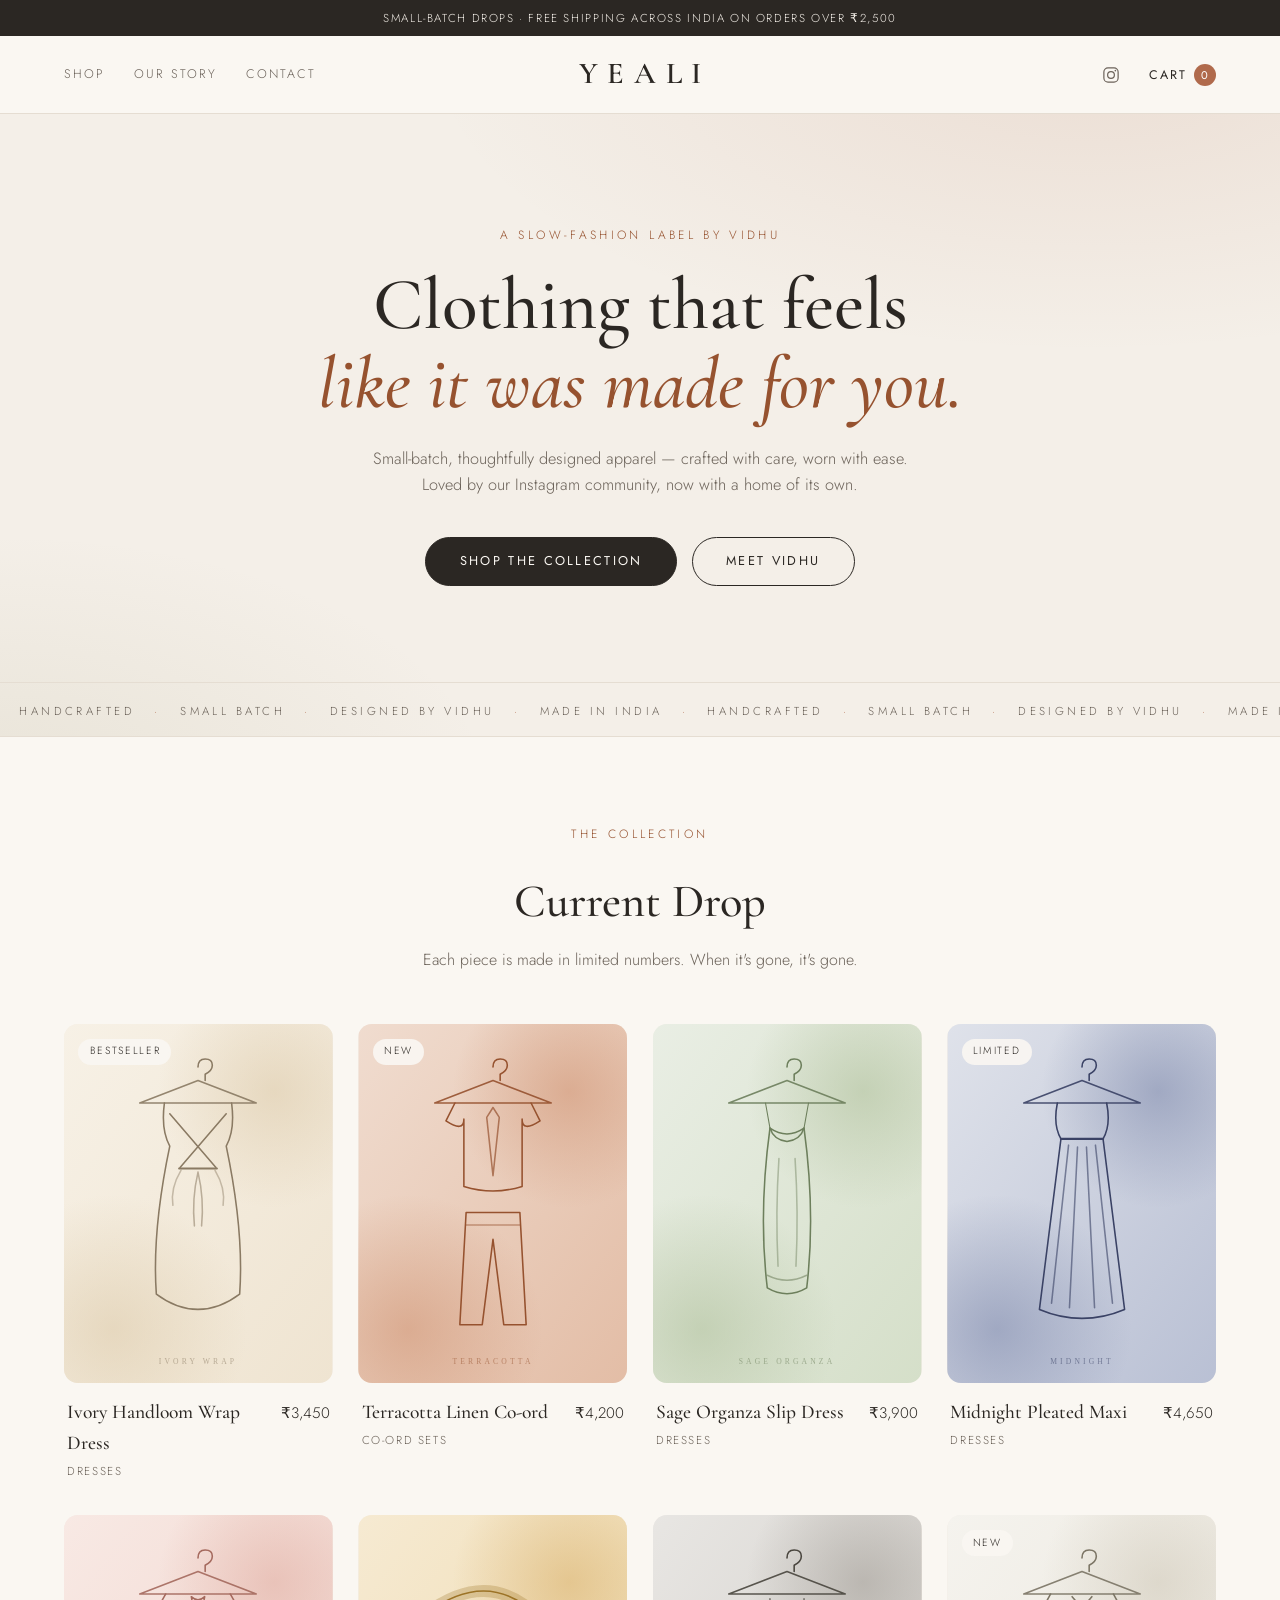
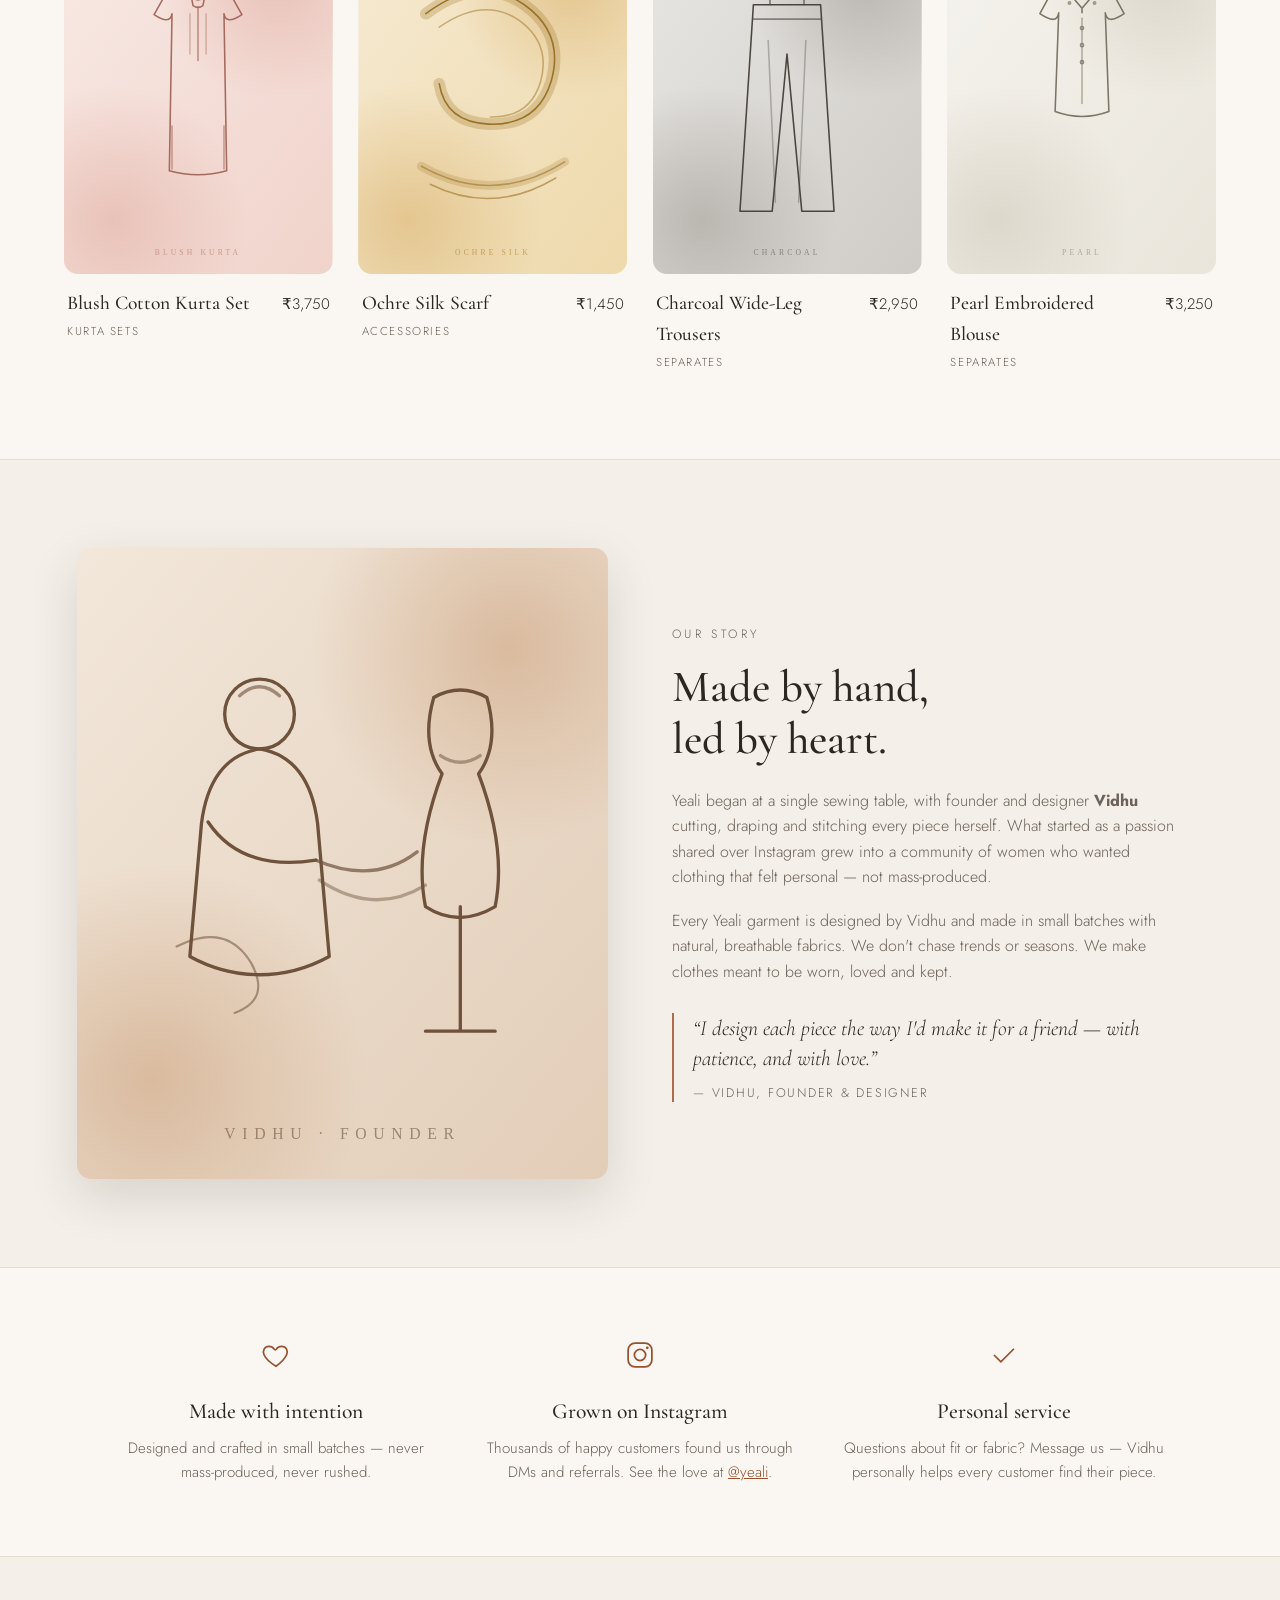
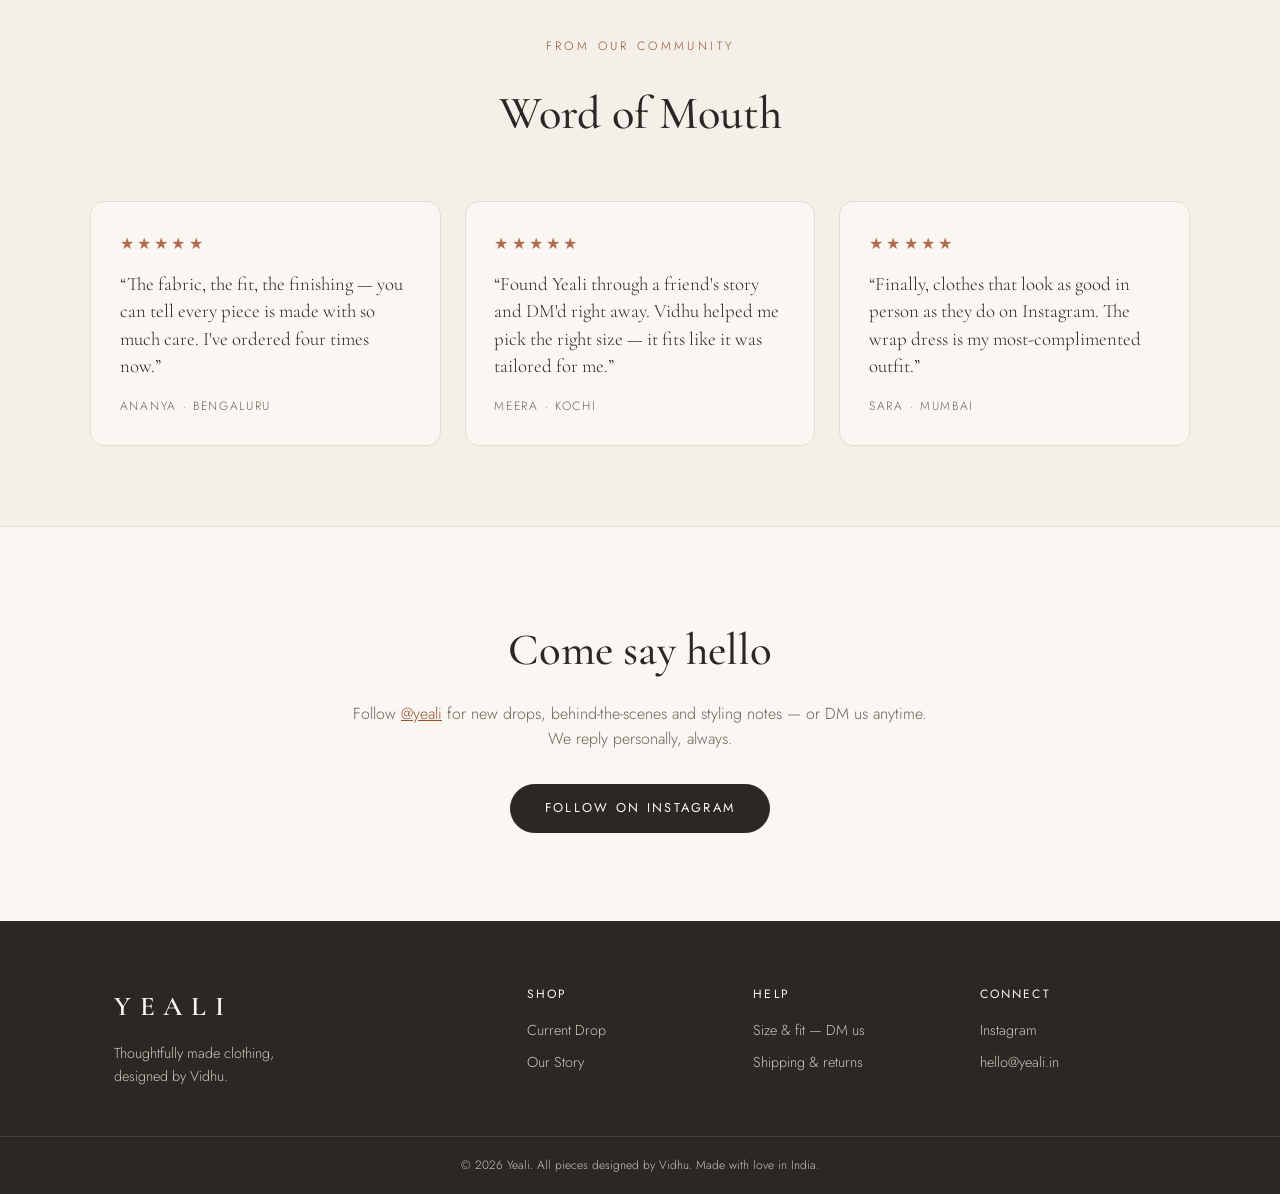
==== index.html @ e9abf158 "Build Yeali storefront: catalog, quick view, and DM-based checkout Static HTML/CSS/JS site for the Y" ====
<!DOCTYPE html>
<html lang="en">
<head>
  <meta charset="UTF-8" />
  <meta name="viewport" content="width=device-width, initial-scale=1.0" />
  <title>Yeali — Thoughtfully Made Clothing by Vidhu</title>
  <meta name="description" content="Yeali is a slow-fashion clothing label by designer Vidhu. Handcrafted, small-batch apparel — shop the collection and order directly." />
  <link rel="preconnect" href="https://fonts.googleapis.com" />
  <link rel="preconnect" href="https://fonts.gstatic.com" crossorigin />
  <link href="https://fonts.googleapis.com/css2?family=Cormorant+Garamond:ital,wght@0,400;0,500;0,600;1,400&family=Jost:wght@300;400;500&display=swap" rel="stylesheet" />
  <link rel="stylesheet" href="css/styles.css" />
  <link rel="icon" href="data:image/svg+xml,%3Csvg xmlns='http://www.w3.org/2000/svg' viewBox='0 0 32 32'%3E%3Crect width='32' height='32' rx='6' fill='%232b2723'/%3E%3Ctext x='16' y='22' text-anchor='middle' font-family='Georgia' font-size='18' fill='%23f4efe8'%3EY%3C/text%3E%3C/svg%3E" />
</head>
<body>

  <!-- ANNOUNCEMENT -->
  <div class="announce">Small-batch drops · Free shipping across India on orders over ₹2,500</div>

  <!-- NAV -->
  <header class="nav" id="top">
    <nav class="nav__inner">
      <button class="nav__burger" id="burger" aria-label="Menu">
        <span></span><span></span><span></span>
      </button>
      <div class="nav__links nav__links--left" id="navLinks">
        <a href="#shop">Shop</a>
        <a href="#story">Our Story</a>
        <a href="#contact">Contact</a>
      </div>
      <a class="nav__brand" href="#top">YEALI</a>
      <div class="nav__links nav__links--right">
        <a href="https://instagram.com/yeali" target="_blank" rel="noopener" class="nav__insta" aria-label="Instagram">
          <svg width="18" height="18" viewBox="0 0 24 24" fill="none" stroke="currentColor" stroke-width="1.6"><rect x="2.5" y="2.5" width="19" height="19" rx="5.5"/><circle cx="12" cy="12" r="4.5"/><circle cx="17.8" cy="6.2" r="1.1" fill="currentColor" stroke="none"/></svg>
        </a>
        <button class="nav__cart" id="cartBtn" aria-label="Open cart">
          Cart <span class="nav__cart-count" id="cartCount">0</span>
        </button>
      </div>
    </nav>
  </header>

  <!-- HERO -->
  <section class="hero">
    <div class="hero__inner">
      <p class="hero__eyebrow">A slow-fashion label by Vidhu</p>
      <h1 class="hero__title">Clothing that feels<br /><em>like it was made for you.</em></h1>
      <p class="hero__sub">Small-batch, thoughtfully designed apparel — crafted with care, worn with ease. Loved by our Instagram community, now with a home of its own.</p>
      <div class="hero__actions">
        <a href="#shop" class="btn btn--dark">Shop the Collection</a>
        <a href="#story" class="btn btn--ghost">Meet Vidhu</a>
      </div>
    </div>
    <div class="hero__marquee" aria-hidden="true">
      <div class="hero__marquee-track">
        <span>Handcrafted</span><i>·</i><span>Small Batch</span><i>·</i><span>Designed by Vidhu</span><i>·</i><span>Made in India</span><i>·</i><span>Handcrafted</span><i>·</i><span>Small Batch</span><i>·</i><span>Designed by Vidhu</span><i>·</i><span>Made in India</span><i>·</i>
      </div>
    </div>
  </section>

  <!-- SHOP -->
  <main>
    <section class="shop" id="shop">
      <div class="section-head">
        <p class="section-head__eyebrow">The Collection</p>
        <h2 class="section-head__title">Current Drop</h2>
        <p class="section-head__sub">Each piece is made in limited numbers. When it's gone, it's gone.</p>
      </div>
      <div class="shop__grid" id="productGrid"><!-- products injected by JS --></div>
    </section>

    <!-- STORY -->
    <section class="story" id="story">
      <div class="story__media">
        <img src="assets/vidhu.svg" alt="Vidhu, founder and designer of Yeali" loading="lazy" />
      </div>
      <div class="story__text">
        <p class="section-head__eyebrow">Our Story</p>
        <h2>Made by hand,<br />led by heart.</h2>
        <p>Yeali began at a single sewing table, with founder and designer <strong>Vidhu</strong> cutting, draping and stitching every piece herself. What started as a passion shared over Instagram grew into a community of women who wanted clothing that felt personal — not mass-produced.</p>
        <p>Every Yeali garment is designed by Vidhu and made in small batches with natural, breathable fabrics. We don't chase trends or seasons. We make clothes meant to be worn, loved and kept.</p>
        <blockquote>“I design each piece the way I'd make it for a friend — with patience, and with love.”<cite>— Vidhu, Founder &amp; Designer</cite></blockquote>
      </div>
    </section>

    <!-- TRUST -->
    <section class="trust">
      <div class="trust__item">
        <svg viewBox="0 0 24 24" fill="none" stroke="currentColor" stroke-width="1.4"><path d="M12 21s-7.5-4.6-9.5-9C.9 8.4 3 5 6.3 5c2 0 3.4 1 4.2 2.3.4.7 1.4.7 1.8 0C13.1 6 14.6 5 16.6 5 20 5 22 8.4 20.4 12c-2 4.4-8.4 9-8.4 9z"/></svg>
        <h3>Made with intention</h3>
        <p>Designed and crafted in small batches — never mass-produced, never rushed.</p>
      </div>
      <div class="trust__item">
        <svg viewBox="0 0 24 24" fill="none" stroke="currentColor" stroke-width="1.4"><rect x="2.5" y="2.5" width="19" height="19" rx="5.5"/><circle cx="12" cy="12" r="4.5"/><circle cx="17.8" cy="6.2" r="1.1" fill="currentColor" stroke="none"/></svg>
        <h3>Grown on Instagram</h3>
        <p>Thousands of happy customers found us through DMs and referrals. See the love at <a href="https://instagram.com/yeali" target="_blank" rel="noopener">@yeali</a>.</p>
      </div>
      <div class="trust__item">
        <svg viewBox="0 0 24 24" fill="none" stroke="currentColor" stroke-width="1.4"><path d="M20 7 9.5 17.5 4 12"/></svg>
        <h3>Personal service</h3>
        <p>Questions about fit or fabric? Message us — Vidhu personally helps every customer find their piece.</p>
      </div>
    </section>

    <!-- TESTIMONIALS -->
    <section class="reviews">
      <div class="section-head">
        <p class="section-head__eyebrow">From our community</p>
        <h2 class="section-head__title">Word of Mouth</h2>
      </div>
      <div class="reviews__grid">
        <figure class="review">
          <div class="review__stars">★★★★★</div>
          <blockquote>“The fabric, the fit, the finishing — you can tell every piece is made with so much care. I've ordered four times now.”</blockquote>
          <figcaption>Ananya · Bengaluru</figcaption>
        </figure>
        <figure class="review">
          <div class="review__stars">★★★★★</div>
          <blockquote>“Found Yeali through a friend's story and DM'd right away. Vidhu helped me pick the right size — it fits like it was tailored for me.”</blockquote>
          <figcaption>Meera · Kochi</figcaption>
        </figure>
        <figure class="review">
          <div class="review__stars">★★★★★</div>
          <blockquote>“Finally, clothes that look as good in person as they do on Instagram. The wrap dress is my most-complimented outfit.”</blockquote>
          <figcaption>Sara · Mumbai</figcaption>
        </figure>
      </div>
    </section>

    <!-- INSTAGRAM CTA -->
    <section class="insta-cta" id="contact">
      <h2>Come say hello</h2>
      <p>Follow <a href="https://instagram.com/yeali" target="_blank" rel="noopener">@yeali</a> for new drops, behind-the-scenes and styling notes — or DM us anytime. We reply personally, always.</p>
      <a class="btn btn--dark" href="https://instagram.com/yeali" target="_blank" rel="noopener">Follow on Instagram</a>
    </section>
  </main>

  <!-- FOOTER -->
  <footer class="footer">
    <div class="footer__inner">
      <div class="footer__brand">
        <span class="footer__logo">YEALI</span>
        <p>Thoughtfully made clothing,<br />designed by Vidhu.</p>
      </div>
      <div class="footer__col">
        <h4>Shop</h4>
        <a href="#shop">Current Drop</a>
        <a href="#story">Our Story</a>
      </div>
      <div class="footer__col">
        <h4>Help</h4>
        <a href="https://instagram.com/yeali" target="_blank" rel="noopener">Size &amp; fit — DM us</a>
        <a href="https://instagram.com/yeali" target="_blank" rel="noopener">Shipping &amp; returns</a>
      </div>
      <div class="footer__col">
        <h4>Connect</h4>
        <a href="https://instagram.com/yeali" target="_blank" rel="noopener">Instagram</a>
        <a href="mailto:hello@yeali.in">hello@yeali.in</a>
      </div>
    </div>
    <p class="footer__fine">© 2026 Yeali. All pieces designed by Vidhu. Made with love in India.</p>
  </footer>

  <!-- QUICK VIEW MODAL -->
  <div class="modal" id="productModal" aria-hidden="true">
    <div class="modal__backdrop" data-close-modal></div>
    <div class="modal__panel" role="dialog" aria-modal="true" aria-label="Product details">
      <button class="modal__close" data-close-modal aria-label="Close">&times;</button>
      <div class="modal__media">
        <img id="modalImg" src="" alt="" />
      </div>
      <div class="modal__info">
        <p class="modal__category" id="modalCategory"></p>
        <h3 id="modalName"></h3>
        <p class="modal__price" id="modalPrice"></p>
        <p class="modal__desc" id="modalDesc"></p>
        <div class="modal__field">
          <label>Size</label>
          <div class="size-picker" id="sizePicker"></div>
        </div>
        <div class="modal__detail-rows">
          <details><summary>Fabric &amp; care</summary><p id="modalFabric"></p></details>
          <details><summary>Shipping</summary><p>Dispatched in 3–5 days (each piece is made to order). Free shipping over ₹2,500.</p></details>
        </div>
        <button class="btn btn--dark btn--full" id="modalAddBtn">Add to Bag</button>
        <p class="modal__note">Unsure about size? <a href="https://instagram.com/yeali" target="_blank" rel="noopener">DM us on Instagram</a> — we'll help you choose.</p>
      </div>
    </div>
  </div>

  <!-- CART DRAWER -->
  <div class="drawer" id="cartDrawer" aria-hidden="true">
    <div class="drawer__backdrop" data-close-cart></div>
    <aside class="drawer__panel" role="dialog" aria-modal="true" aria-label="Shopping bag">

      <!-- Step 1: bag -->
      <div class="drawer__step" id="stepBag">
        <div class="drawer__head">
          <h3>Your Bag</h3>
          <button class="drawer__close" data-close-cart aria-label="Close">&times;</button>
        </div>
        <div class="drawer__items" id="cartItems"></div>
        <div class="drawer__empty" id="cartEmpty">
          <p>Your bag is empty.</p>
          <button class="btn btn--ghost" data-close-cart>Browse the collection</button>
        </div>
        <div class="drawer__foot" id="cartFoot">
          <div class="drawer__total"><span>Subtotal</span><strong id="cartTotal">₹0</strong></div>
          <p class="drawer__ship-note" id="shipNote"></p>
          <button class="btn btn--dark btn--full" id="toCheckoutBtn">Checkout</button>
        </div>
      </div>

      <!-- Step 2: details -->
      <div class="drawer__step" id="stepDetails" hidden>
        <div class="drawer__head">
          <button class="drawer__back" id="backToBag" aria-label="Back">&larr;</button>
          <h3>Delivery Details</h3>
          <button class="drawer__close" data-close-cart aria-label="Close">&times;</button>
        </div>
        <form class="checkout-form" id="checkoutForm">
          <label>Full name<input type="text" id="fName" required autocomplete="name" placeholder="Your name" /></label>
          <label>Phone / WhatsApp<input type="tel" id="fPhone" required autocomplete="tel" placeholder="+91" /></label>
          <label>Delivery address<textarea id="fAddress" required rows="3" autocomplete="street-address" placeholder="House / street, city, state, PIN"></textarea></label>
          <label>Note for Vidhu <span class="opt">(optional)</span><input type="text" id="fNote" placeholder="Fit preference, occasion, anything else" /></label>
          <div class="drawer__total"><span>Order total</span><strong id="checkoutTotal">₹0</strong></div>
          <button type="submit" class="btn btn--dark btn--full">Review Order</button>
        </form>
      </div>

      <!-- Step 3: confirm & send -->
      <div class="drawer__step" id="stepConfirm" hidden>
        <div class="drawer__head">
          <button class="drawer__back" id="backToDetails" aria-label="Back">&larr;</button>
          <h3>Place Your Order</h3>
          <button class="drawer__close" data-close-cart aria-label="Close">&times;</button>
        </div>
        <div class="confirm">
          <p class="confirm__intro">We keep things personal — your order goes straight to Vidhu. Send it via WhatsApp or Instagram and we'll confirm payment &amp; delivery within a few hours.</p>
          <pre class="confirm__summary" id="orderSummary"></pre>
          <a class="btn btn--dark btn--full" id="waBtn" target="_blank" rel="noopener">Send Order on WhatsApp</a>
          <button class="btn btn--ghost btn--full" id="igBtn">Copy &amp; DM on Instagram</button>
          <p class="confirm__copied" id="copiedMsg" hidden>Order copied — paste it in our Instagram DM ✨</p>
        </div>
      </div>

    </aside>
  </div>

  <div class="toast" id="toast" role="status"></div>

  <script src="js/products.js"></script>
  <script src="js/app.js"></script>
</body>
</html>
---- css/styles.css ----
/* ============ Yeali — design tokens ============ */
:root {
  --ink: #2b2723;
  --ink-soft: #6b6259;
  --paper: #faf7f2;
  --paper-warm: #f4efe8;
  --line: #e5ddd2;
  --accent: #b06a4c;        /* terracotta */
  --accent-deep: #96522f;
  --serif: "Cormorant Garamond", Georgia, serif;
  --sans: "Jost", "Segoe UI", sans-serif;
  --shadow: 0 18px 50px rgba(43, 39, 35, 0.14);
  --radius: 14px;
}

* { box-sizing: border-box; margin: 0; padding: 0; }
html { scroll-behavior: smooth; }
body {
  font-family: var(--sans);
  font-weight: 300;
  color: var(--ink);
  background: var(--paper);
  line-height: 1.6;
  -webkit-font-smoothing: antialiased;
}
img { display: block; max-width: 100%; }
a { color: inherit; }
button { font-family: inherit; cursor: pointer; }

/* ============ Buttons ============ */
.btn {
  display: inline-block;
  padding: 0.85rem 2.1rem;
  font-family: var(--sans);
  font-size: 0.8rem;
  font-weight: 400;
  letter-spacing: 0.18em;
  text-transform: uppercase;
  text-decoration: none;
  text-align: center;
  border-radius: 999px;
  border: 1px solid var(--ink);
  transition: all 0.25s ease;
}
.btn--dark { background: var(--ink); color: var(--paper); }
.btn--dark:hover { background: var(--accent-deep); border-color: var(--accent-deep); transform: translateY(-1px); }
.btn--ghost { background: transparent; color: var(--ink); }
.btn--ghost:hover { background: var(--ink); color: var(--paper); }
.btn--full { display: block; width: 100%; }

/* ============ Announcement ============ */
.announce {
  background: var(--ink);
  color: var(--paper-warm);
  text-align: center;
  font-size: 0.72rem;
  letter-spacing: 0.14em;
  text-transform: uppercase;
  padding: 0.55rem 1rem;
}

/* ============ Nav ============ */
.nav {
  position: sticky;
  top: 0;
  z-index: 50;
  background: rgba(250, 247, 242, 0.92);
  backdrop-filter: blur(10px);
  border-bottom: 1px solid var(--line);
}
.nav__inner {
  max-width: 1200px;
  margin: 0 auto;
  padding: 0.9rem 1.5rem;
  display: grid;
  grid-template-columns: 1fr auto 1fr;
  align-items: center;
}
.nav__brand {
  font-family: var(--serif);
  font-size: 1.9rem;
  font-weight: 600;
  letter-spacing: 0.32em;
  text-decoration: none;
  text-indent: 0.32em; /* optical centering for tracked-out caps */
}
.nav__links { display: flex; gap: 1.8rem; align-items: center; }
.nav__links--right { justify-content: flex-end; }
.nav__links a {
  font-size: 0.78rem;
  letter-spacing: 0.16em;
  text-transform: uppercase;
  text-decoration: none;
  color: var(--ink-soft);
  transition: color 0.2s;
}
.nav__links a:hover { color: var(--accent-deep); }
.nav__insta { display: inline-flex; }
.nav__cart {
  background: none;
  border: none;
  font-size: 0.78rem;
  letter-spacing: 0.16em;
  text-transform: uppercase;
  color: var(--ink);
  display: inline-flex;
  align-items: center;
  gap: 0.45rem;
}
.nav__cart-count {
  display: inline-grid;
  place-items: center;
  min-width: 1.35rem;
  height: 1.35rem;
  padding: 0 0.3rem;
  border-radius: 999px;
  background: var(--accent);
  color: #fff;
  font-size: 0.7rem;
}
.nav__burger { display: none; background: none; border: none; flex-direction: column; gap: 4px; }
.nav__burger span { width: 20px; height: 1.5px; background: var(--ink); }

/* ============ Hero ============ */
.hero {
  background:
    radial-gradient(1100px 500px at 85% -10%, rgba(176, 106, 76, 0.13), transparent 60%),
    radial-gradient(900px 480px at 0% 110%, rgba(148, 143, 96, 0.12), transparent 55%),
    var(--paper-warm);
  border-bottom: 1px solid var(--line);
  overflow: hidden;
}
.hero__inner {
  max-width: 860px;
  margin: 0 auto;
  padding: 7rem 1.5rem 6rem;
  text-align: center;
}
.hero__eyebrow, .section-head__eyebrow {
  font-size: 0.75rem;
  letter-spacing: 0.28em;
  text-transform: uppercase;
  color: var(--accent-deep);
  margin-bottom: 1.2rem;
}
.hero__title {
  font-family: var(--serif);
  font-size: clamp(2.6rem, 6vw, 4.6rem);
  font-weight: 500;
  line-height: 1.08;
  margin-bottom: 1.4rem;
}
.hero__title em { font-style: italic; color: var(--accent-deep); }
.hero__sub {
  max-width: 34rem;
  margin: 0 auto 2.4rem;
  color: var(--ink-soft);
  font-size: 1.02rem;
}
.hero__actions { display: flex; gap: 0.9rem; justify-content: center; flex-wrap: wrap; }

.hero__marquee {
  border-top: 1px solid var(--line);
  padding: 0.85rem 0;
  overflow: hidden;
  white-space: nowrap;
}
.hero__marquee-track {
  display: inline-block;
  animation: marquee 28s linear infinite;
  font-size: 0.72rem;
  letter-spacing: 0.3em;
  text-transform: uppercase;
  color: var(--ink-soft);
}
.hero__marquee-track span { margin: 0 1.2rem; }
.hero__marquee-track i { font-style: normal; color: var(--accent); }
@keyframes marquee { from { transform: translateX(0); } to { transform: translateX(-50%); } }

/* ============ Section headers ============ */
.section-head { text-align: center; max-width: 620px; margin: 0 auto 3.2rem; }
.section-head__title {
  font-family: var(--serif);
  font-size: clamp(2rem, 4vw, 2.9rem);
  font-weight: 500;
}
.section-head__sub { color: var(--ink-soft); margin-top: 0.6rem; }

/* ============ Shop grid ============ */
.shop { max-width: 1200px; margin: 0 auto; padding: 5.5rem 1.5rem; }
.shop__grid {
  display: grid;
  grid-template-columns: repeat(auto-fill, minmax(min(100%, 225px), 1fr));
  gap: 2.2rem 1.6rem;
}
.card { text-align: left; }
.card__media {
  position: relative;
  border-radius: var(--radius);
  overflow: hidden;
  background: var(--paper-warm);
  aspect-ratio: 3 / 4;
  cursor: pointer;
}
.card__media img {
  width: 100%;
  height: 100%;
  object-fit: cover;
  transition: transform 0.6s ease;
}
.card__media:hover img { transform: scale(1.045); }
.card__badge {
  position: absolute;
  top: 0.9rem;
  left: 0.9rem;
  background: rgba(250, 247, 242, 0.92);
  font-size: 0.65rem;
  letter-spacing: 0.16em;
  text-transform: uppercase;
  padding: 0.3rem 0.7rem;
  border-radius: 999px;
}
.card__quick {
  position: absolute;
  left: 50%;
  bottom: 1rem;
  transform: translate(-50%, 8px);
  opacity: 0;
  pointer-events: none;
  background: var(--paper);
  border: none;
  border-radius: 999px;
  padding: 0.6rem 1.4rem;
  font-size: 0.72rem;
  letter-spacing: 0.16em;
  text-transform: uppercase;
  box-shadow: 0 8px 24px rgba(43, 39, 35, 0.18);
  transition: all 0.3s ease;
}
.card__media:hover .card__quick { opacity: 1; transform: translate(-50%, 0); pointer-events: auto; }
.card__body { padding: 0.9rem 0.2rem 0; display: flex; justify-content: space-between; gap: 1rem; align-items: baseline; }
.card__name { font-family: var(--serif); font-size: 1.22rem; font-weight: 500; }
.card__cat { font-size: 0.72rem; letter-spacing: 0.14em; text-transform: uppercase; color: var(--ink-soft); margin-top: 0.15rem; }
.card__price { font-size: 0.95rem; white-space: nowrap; }

/* ============ Story ============ */
.story {
  background: var(--paper-warm);
  border-top: 1px solid var(--line);
  border-bottom: 1px solid var(--line);
}
.story {
  display: grid;
  grid-template-columns: 1fr 1fr;
  gap: 4rem;
  align-items: center;
  padding: 5.5rem clamp(1.5rem, 6vw, 6rem);
}
.story__media img {
  border-radius: var(--radius);
  width: 100%;
  box-shadow: var(--shadow);
}
.story__text h2 {
  font-family: var(--serif);
  font-size: clamp(2rem, 3.6vw, 2.8rem);
  font-weight: 500;
  line-height: 1.15;
  margin-bottom: 1.4rem;
}
.story__text p { color: var(--ink-soft); margin-bottom: 1.1rem; max-width: 32rem; }
.story__text blockquote {
  margin-top: 1.8rem;
  padding-left: 1.2rem;
  border-left: 2px solid var(--accent);
  font-family: var(--serif);
  font-size: 1.35rem;
  font-style: italic;
  line-height: 1.4;
}
.story__text cite { display: block; margin-top: 0.7rem; font-family: var(--sans); font-style: normal; font-size: 0.78rem; letter-spacing: 0.14em; text-transform: uppercase; color: var(--ink-soft); }

/* ============ Trust ============ */
.trust {
  max-width: 1100px;
  margin: 0 auto;
  padding: 4.5rem 1.5rem;
  display: grid;
  grid-template-columns: repeat(3, 1fr);
  gap: 2.5rem;
  text-align: center;
}
.trust__item svg { width: 30px; height: 30px; margin: 0 auto 1rem; color: var(--accent-deep); }
.trust__item h3 { font-family: var(--serif); font-size: 1.35rem; font-weight: 500; margin-bottom: 0.5rem; }
.trust__item p { color: var(--ink-soft); font-size: 0.94rem; }
.trust__item a { color: var(--accent-deep); }

/* ============ Reviews ============ */
.reviews {
  background: var(--paper-warm);
  border-top: 1px solid var(--line);
  border-bottom: 1px solid var(--line);
  padding: 5rem 1.5rem;
}
.reviews__grid {
  max-width: 1100px;
  margin: 0 auto;
  display: grid;
  grid-template-columns: repeat(3, 1fr);
  gap: 1.5rem;
}
.review {
  background: var(--paper);
  border: 1px solid var(--line);
  border-radius: var(--radius);
  padding: 1.8rem;
}
.review__stars { color: var(--accent); letter-spacing: 0.2em; margin-bottom: 0.9rem; }
.review blockquote { font-family: var(--serif); font-size: 1.18rem; line-height: 1.45; margin-bottom: 1rem; }
.review figcaption { font-size: 0.75rem; letter-spacing: 0.14em; text-transform: uppercase; color: var(--ink-soft); }

/* ============ Instagram CTA ============ */
.insta-cta { text-align: center; padding: 5.5rem 1.5rem; max-width: 640px; margin: 0 auto; }
.insta-cta h2 { font-family: var(--serif); font-size: clamp(2rem, 4vw, 2.8rem); font-weight: 500; margin-bottom: 0.9rem; }
.insta-cta p { color: var(--ink-soft); margin-bottom: 2rem; }
.insta-cta p a { color: var(--accent-deep); }

/* ============ Footer ============ */
.footer { background: var(--ink); color: #cfc7bd; }
.footer__inner {
  max-width: 1100px;
  margin: 0 auto;
  padding: 4rem 1.5rem 3rem;
  display: grid;
  grid-template-columns: 2fr 1fr 1fr 1fr;
  gap: 2.5rem;
}
.footer__logo { font-family: var(--serif); font-size: 1.7rem; font-weight: 600; letter-spacing: 0.32em; color: var(--paper); display: block; margin-bottom: 0.8rem; }
.footer__brand p { font-size: 0.9rem; }
.footer__col h4 { font-size: 0.75rem; letter-spacing: 0.18em; text-transform: uppercase; color: var(--paper); margin-bottom: 0.9rem; font-weight: 400; }
.footer__col a { display: block; font-size: 0.9rem; text-decoration: none; margin-bottom: 0.55rem; }
.footer__col a:hover { color: var(--paper); }
.footer__fine { text-align: center; font-size: 0.75rem; padding: 1.2rem; border-top: 1px solid rgba(250, 247, 242, 0.12); }

/* ============ Modal (quick view) ============ */
.modal { position: fixed; inset: 0; z-index: 100; display: none; }
.modal.open { display: block; }
.modal__backdrop { position: absolute; inset: 0; background: rgba(43, 39, 35, 0.5); backdrop-filter: blur(3px); }
.modal__panel {
  position: absolute;
  top: 50%;
  left: 50%;
  transform: translate(-50%, -50%);
  width: min(920px, calc(100vw - 2rem));
  max-height: calc(100vh - 3rem);
  overflow: auto;
  background: var(--paper);
  border-radius: var(--radius);
  box-shadow: var(--shadow);
  display: grid;
  grid-template-columns: 1.05fr 1fr;
  animation: pop 0.3s ease;
}
@keyframes pop { from { opacity: 0; transform: translate(-50%, -47%); } }
.modal__close, .drawer__close {
  position: absolute;
  top: 0.8rem;
  right: 1rem;
  background: none;
  border: none;
  font-size: 1.7rem;
  line-height: 1;
  color: var(--ink-soft);
  z-index: 2;
}
.modal__media { background: var(--paper-warm); }
.modal__media img { width: 100%; height: 100%; object-fit: cover; min-height: 420px; }
.modal__info { padding: 2.4rem 2.2rem; }
.modal__category { font-size: 0.72rem; letter-spacing: 0.2em; text-transform: uppercase; color: var(--accent-deep); margin-bottom: 0.4rem; }
.modal__info h3 { font-family: var(--serif); font-size: 2rem; font-weight: 500; line-height: 1.1; }
.modal__price { font-size: 1.15rem; margin: 0.6rem 0 1rem; }
.modal__desc { color: var(--ink-soft); font-size: 0.95rem; margin-bottom: 1.4rem; }
.modal__field label { display: block; font-size: 0.72rem; letter-spacing: 0.16em; text-transform: uppercase; color: var(--ink-soft); margin-bottom: 0.5rem; }
.size-picker { display: flex; gap: 0.5rem; flex-wrap: wrap; margin-bottom: 1.4rem; }
.size-picker button {
  min-width: 2.7rem;
  height: 2.7rem;
  padding: 0 0.6rem;
  border-radius: 999px;
  border: 1px solid var(--line);
  background: transparent;
  font-size: 0.82rem;
  transition: all 0.2s;
}
.size-picker button:hover { border-color: var(--ink); }
.size-picker button.active { background: var(--ink); color: var(--paper); border-color: var(--ink); }
.modal__detail-rows { border-top: 1px solid var(--line); margin-bottom: 1.5rem; }
.modal__detail-rows details { border-bottom: 1px solid var(--line); padding: 0.75rem 0; }
.modal__detail-rows summary { cursor: pointer; font-size: 0.8rem; letter-spacing: 0.14em; text-transform: uppercase; list-style: none; display: flex; justify-content: space-between; }
.modal__detail-rows summary::after { content: "+"; color: var(--ink-soft); }
.modal__detail-rows details[open] summary::after { content: "–"; }
.modal__detail-rows p { padding-top: 0.6rem; font-size: 0.9rem; color: var(--ink-soft); }
.modal__note { font-size: 0.82rem; color: var(--ink-soft); text-align: center; margin-top: 0.9rem; }
.modal__note a { color: var(--accent-deep); }

/* ============ Cart drawer ============ */
.drawer { position: fixed; inset: 0; z-index: 100; display: none; }
.drawer.open { display: block; }
.drawer__backdrop { position: absolute; inset: 0; background: rgba(43, 39, 35, 0.5); backdrop-filter: blur(3px); }
.drawer__panel {
  position: absolute;
  top: 0;
  right: 0;
  height: 100%;
  width: min(430px, 100vw);
  background: var(--paper);
  box-shadow: var(--shadow);
  display: flex;
  flex-direction: column;
  animation: slide 0.32s ease;
}
@keyframes slide { from { transform: translateX(40px); opacity: 0.4; } }
.drawer__step { display: flex; flex-direction: column; height: 100%; overflow: hidden; }
.drawer__step[hidden] { display: none; }
.drawer__head {
  position: relative;
  padding: 1.3rem 1.5rem;
  border-bottom: 1px solid var(--line);
  display: flex;
  align-items: center;
  gap: 0.8rem;
}
.drawer__head h3 { font-family: var(--serif); font-size: 1.5rem; font-weight: 500; }
.drawer__back { background: none; border: none; font-size: 1.2rem; color: var(--ink-soft); }
.drawer__items { flex: 1; overflow-y: auto; padding: 1.2rem 1.5rem; }
.cart-item { display: grid; grid-template-columns: 72px 1fr auto; gap: 1rem; padding: 0.9rem 0; border-bottom: 1px solid var(--line); align-items: center; }
.cart-item img { width: 72px; height: 90px; object-fit: cover; border-radius: 8px; }
.cart-item__name { font-family: var(--serif); font-size: 1.08rem; font-weight: 500; }
.cart-item__meta { font-size: 0.78rem; color: var(--ink-soft); margin: 0.15rem 0 0.5rem; }
.cart-item__qty { display: inline-flex; align-items: center; gap: 0.7rem; border: 1px solid var(--line); border-radius: 999px; padding: 0.15rem 0.7rem; }
.cart-item__qty button { background: none; border: none; font-size: 1rem; color: var(--ink-soft); }
.cart-item__right { text-align: right; }
.cart-item__price { font-size: 0.92rem; }
.cart-item__remove { background: none; border: none; font-size: 0.72rem; letter-spacing: 0.1em; text-transform: uppercase; color: var(--ink-soft); text-decoration: underline; margin-top: 0.5rem; }
.drawer__empty { flex: 1; display: none; flex-direction: column; align-items: center; justify-content: center; gap: 1.2rem; color: var(--ink-soft); }
.drawer--empty .drawer__empty { display: flex; }
.drawer--empty .drawer__items, .drawer--empty .drawer__foot { display: none; }
.drawer__foot { padding: 1.2rem 1.5rem 1.5rem; border-top: 1px solid var(--line); }
.drawer__total { display: flex; justify-content: space-between; font-size: 1rem; margin-bottom: 0.5rem; }
.drawer__total strong { font-size: 1.15rem; font-weight: 500; }
.drawer__ship-note { font-size: 0.78rem; color: var(--accent-deep); margin-bottom: 1rem; min-height: 1.2em; }

/* checkout form */
.checkout-form { padding: 1.4rem 1.5rem; overflow-y: auto; display: flex; flex-direction: column; gap: 1rem; }
.checkout-form label { font-size: 0.72rem; letter-spacing: 0.14em; text-transform: uppercase; color: var(--ink-soft); display: flex; flex-direction: column; gap: 0.4rem; }
.checkout-form .opt { text-transform: none; letter-spacing: 0; }
.checkout-form input, .checkout-form textarea {
  font-family: var(--sans);
  font-size: 0.95rem;
  padding: 0.75rem 0.9rem;
  border: 1px solid var(--line);
  border-radius: 10px;
  background: #fff;
  color: var(--ink);
  resize: vertical;
}
.checkout-form input:focus, .checkout-form textarea:focus { outline: none; border-color: var(--accent); }
.checkout-form .drawer__total { margin-top: 0.4rem; }

/* confirm step */
.confirm { padding: 1.4rem 1.5rem; overflow-y: auto; display: flex; flex-direction: column; gap: 0.9rem; }
.confirm__intro { font-size: 0.9rem; color: var(--ink-soft); }
.confirm__summary {
  font-family: var(--sans);
  font-size: 0.82rem;
  white-space: pre-wrap;
  background: var(--paper-warm);
  border: 1px solid var(--line);
  border-radius: 10px;
  padding: 1rem;
  max-height: 260px;
  overflow-y: auto;
}
.confirm__copied { font-size: 0.85rem; color: var(--accent-deep); text-align: center; }

/* ============ Toast ============ */
.toast {
  position: fixed;
  bottom: 1.5rem;
  left: 50%;
  transform: translate(-50%, 20px);
  background: var(--ink);
  color: var(--paper);
  font-size: 0.85rem;
  padding: 0.75rem 1.5rem;
  border-radius: 999px;
  opacity: 0;
  pointer-events: none;
  transition: all 0.3s ease;
  z-index: 200;
}
.toast.show { opacity: 1; transform: translate(-50%, 0); }

/* ============ Responsive ============ */
@media (max-width: 900px) {
  .story { grid-template-columns: 1fr; gap: 2.5rem; }
  .trust { grid-template-columns: 1fr; gap: 2rem; }
  .reviews__grid { grid-template-columns: 1fr; }
  .footer__inner { grid-template-columns: 1fr 1fr; }
  .modal__panel { grid-template-columns: 1fr; }
  .modal__media img { min-height: 300px; max-height: 42vh; }
}
@media (max-width: 720px) {
  .nav__inner { grid-template-columns: auto 1fr auto; gap: 1rem; }
  .nav__burger { display: flex; }
  .nav__links--left {
    display: none;
    position: absolute;
    top: 100%;
    left: 0;
    right: 0;
    background: var(--paper);
    border-bottom: 1px solid var(--line);
    flex-direction: column;
    padding: 1.2rem 1.5rem;
    gap: 1.1rem;
  }
  .nav__links--left.open { display: flex; }
  .nav__brand { font-size: 1.5rem; }
  .hero__inner { padding: 4.5rem 1.5rem 4rem; }
  .shop { padding: 4rem 1.2rem; }
}
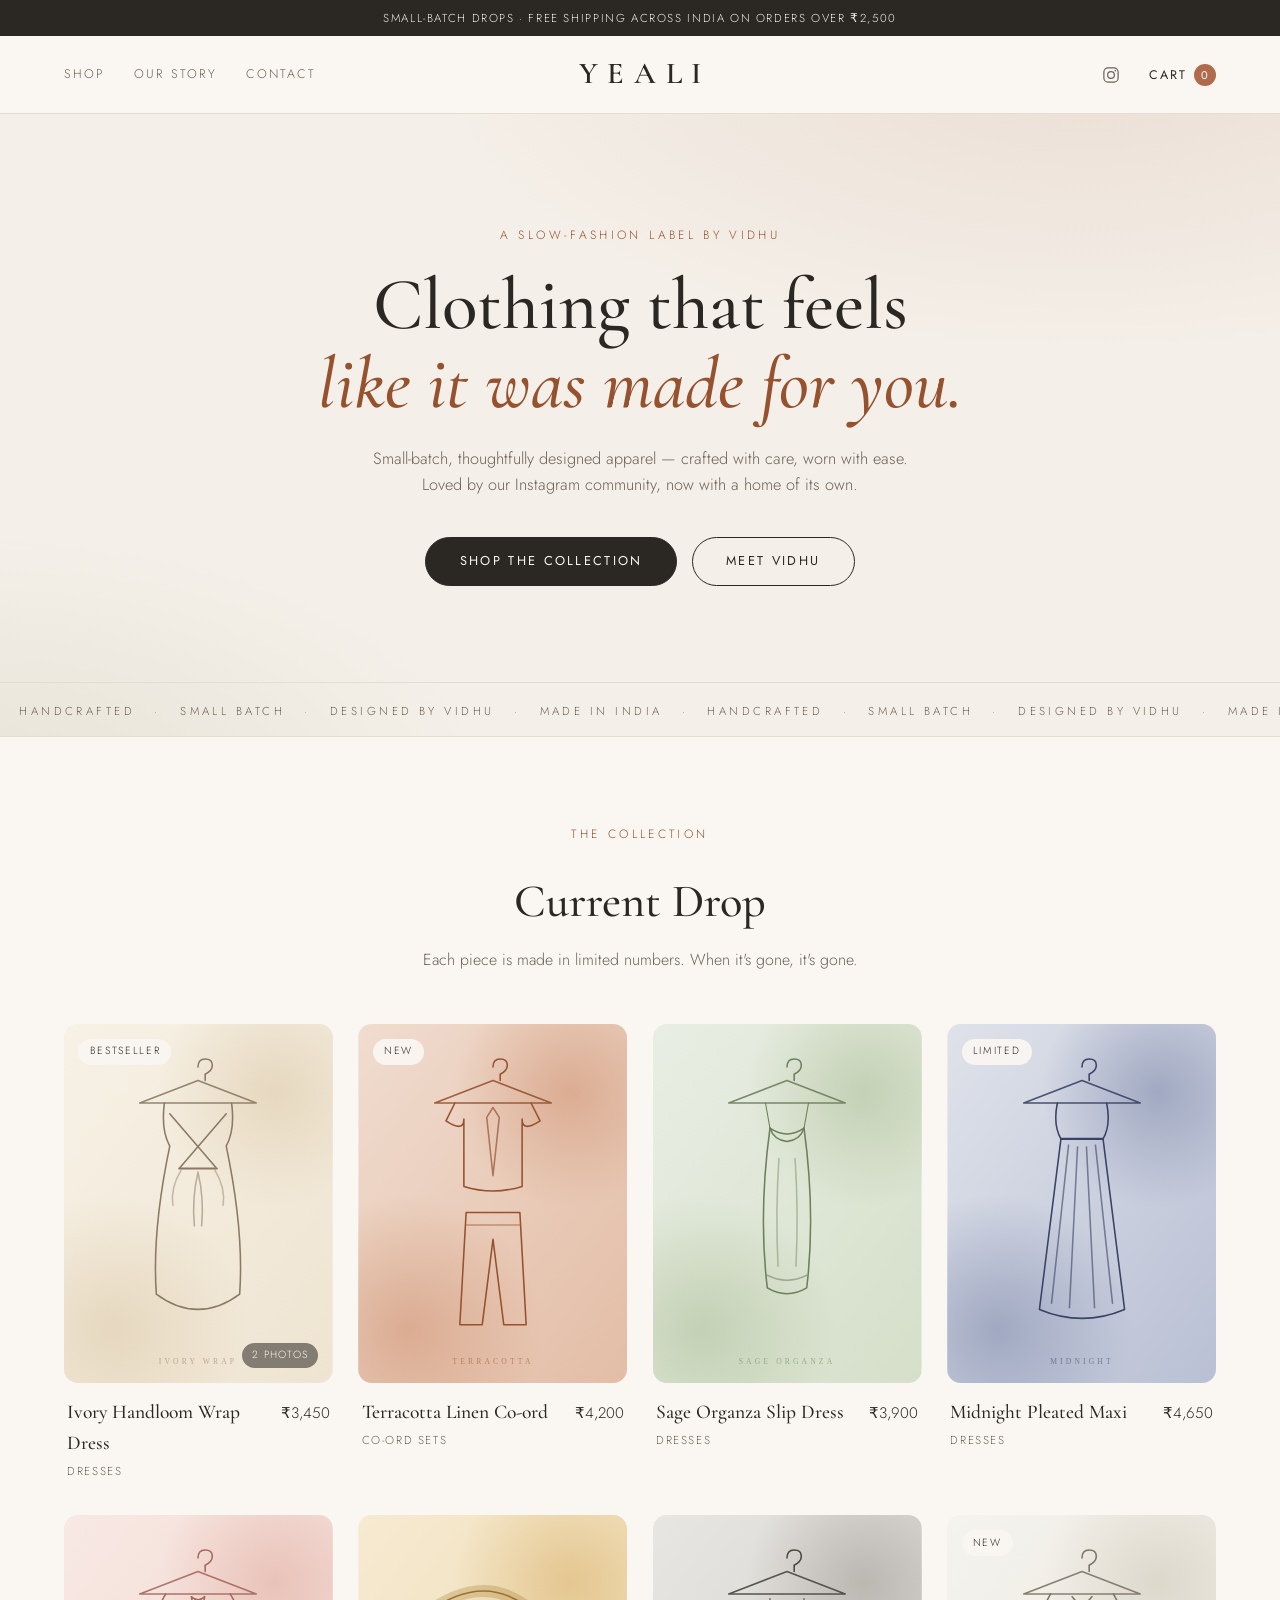
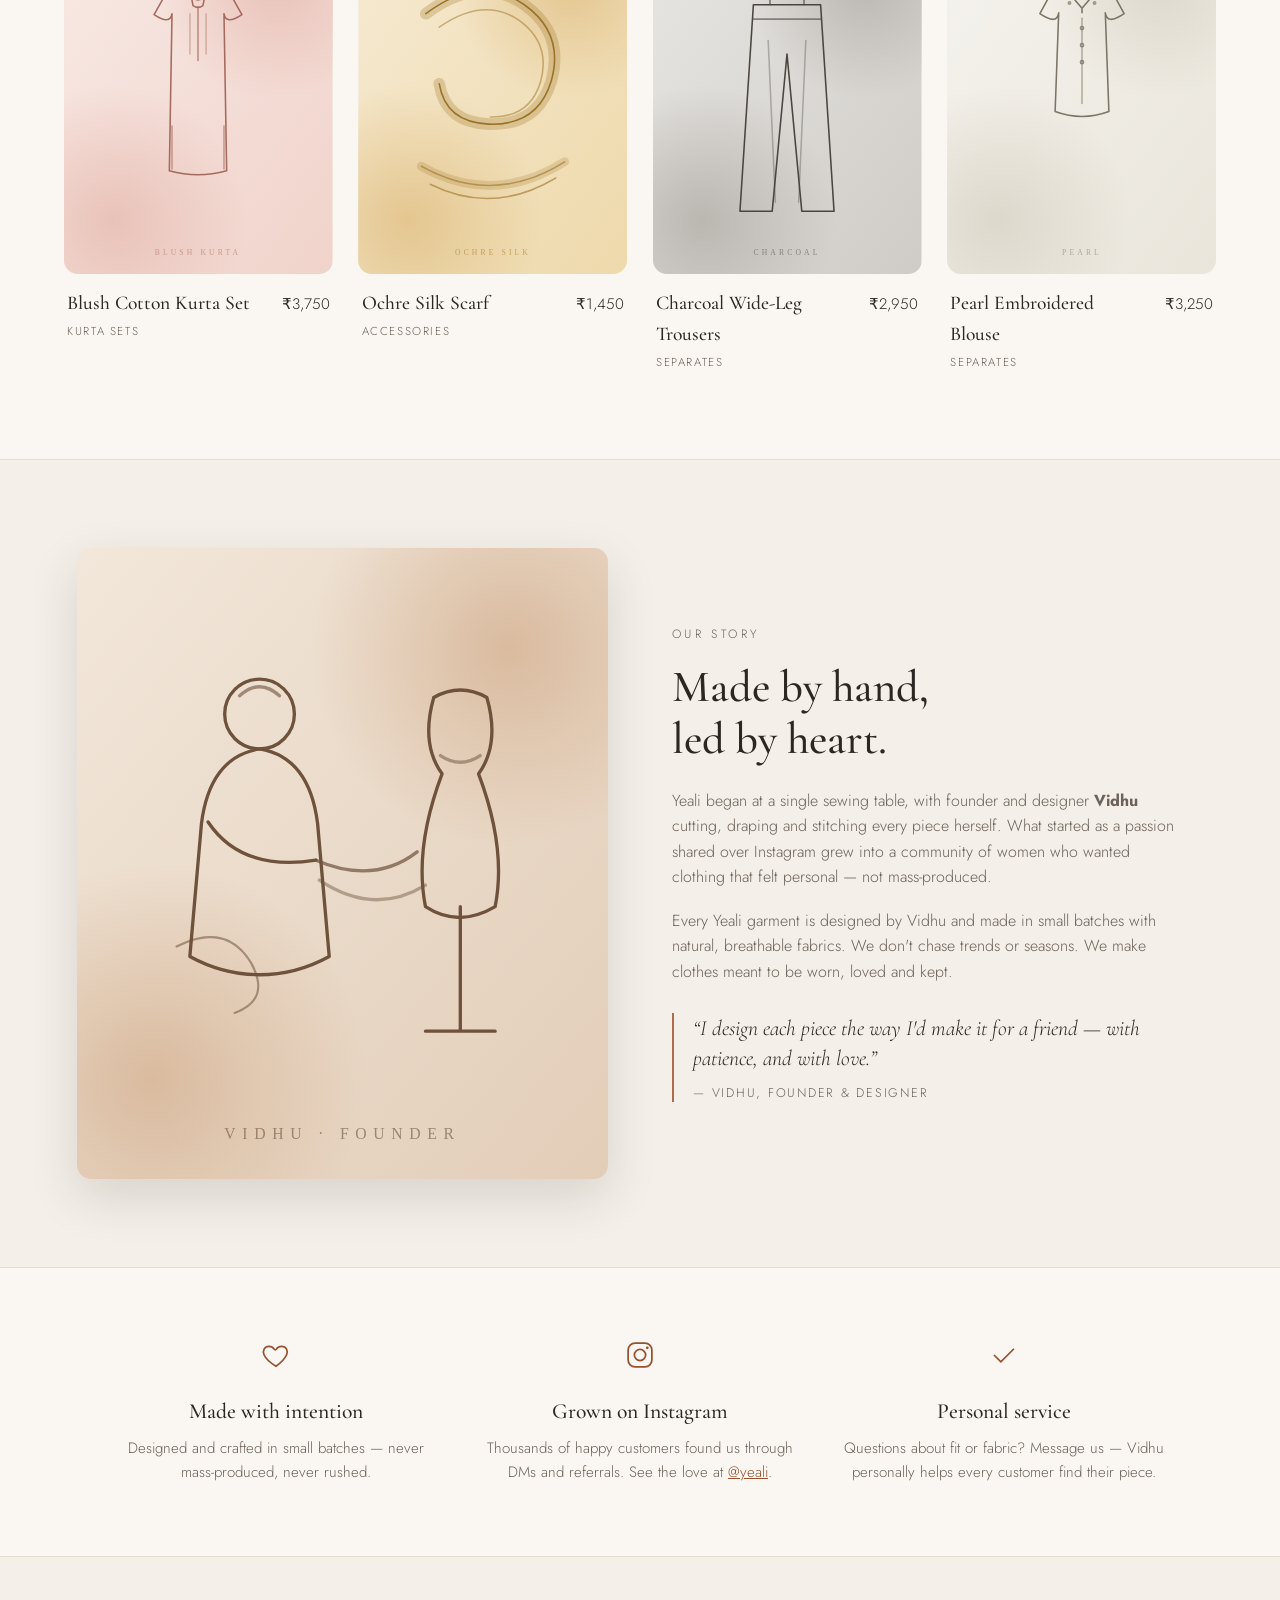
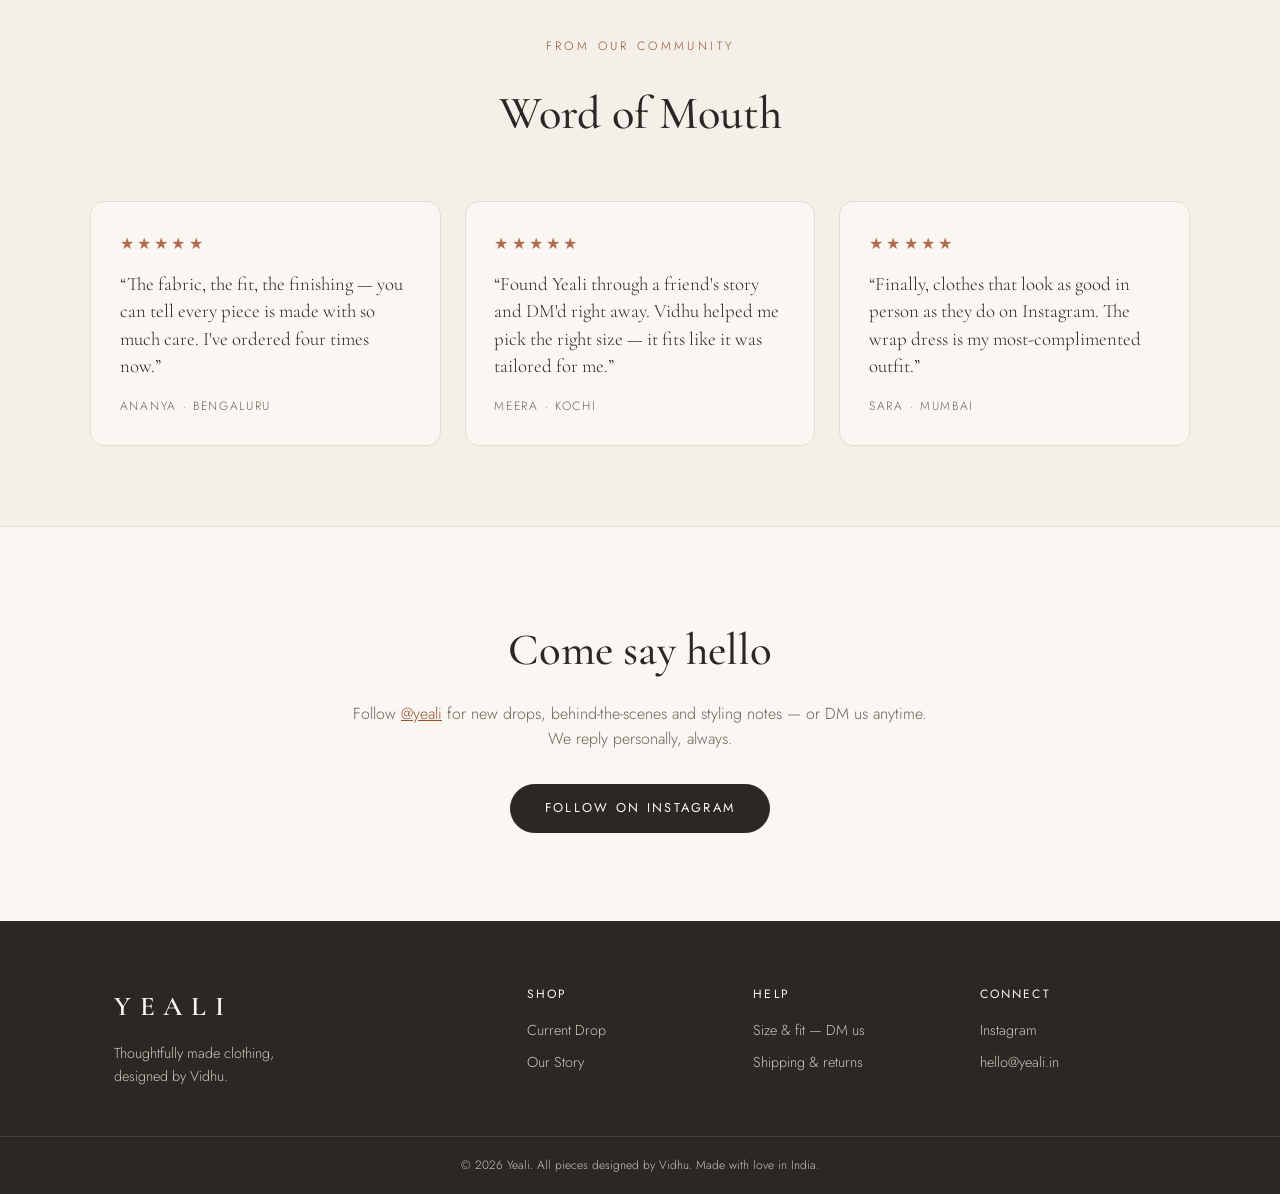
==== commit 344e9675: "Add admin panel with GitHub publishing and multi-photo carousels admin.html lets the owner manage th" ====
--- a/index.html
+++ b/index.html
@@ -166,7 +166,10 @@
     <div class="modal__panel" role="dialog" aria-modal="true" aria-label="Product details">
       <button class="modal__close" data-close-modal aria-label="Close">&times;</button>
       <div class="modal__media">
+        <button class="carousel__arrow carousel__arrow--prev" id="imgPrev" aria-label="Previous photo" hidden>&#8249;</button>
         <img id="modalImg" src="" alt="" />
+        <button class="carousel__arrow carousel__arrow--next" id="imgNext" aria-label="Next photo" hidden>&#8250;</button>
+        <div class="carousel__thumbs" id="modalThumbs"></div>
       </div>
       <div class="modal__info">
         <p class="modal__category" id="modalCategory"></p>
--- a/css/styles.css
+++ b/css/styles.css
@@ -209,6 +209,26 @@
   transition: transform 0.6s ease;
 }
 .card__media:hover img { transform: scale(1.045); }
+.card__img--alt {
+  position: absolute;
+  inset: 0;
+  opacity: 0;
+  transition: opacity 0.45s ease, transform 0.6s ease;
+}
+.card__media:hover .card__img--alt { opacity: 1; }
+.card__photos {
+  position: absolute;
+  bottom: 0.9rem;
+  right: 0.9rem;
+  background: rgba(43, 39, 35, 0.55);
+  color: var(--paper);
+  font-size: 0.65rem;
+  letter-spacing: 0.12em;
+  text-transform: uppercase;
+  padding: 0.28rem 0.65rem;
+  border-radius: 999px;
+  pointer-events: none;
+}
 .card__badge {
   position: absolute;
   top: 0.9rem;
@@ -373,8 +393,57 @@
   color: var(--ink-soft);
   z-index: 2;
 }
-.modal__media { background: var(--paper-warm); }
-.modal__media img { width: 100%; height: 100%; object-fit: cover; min-height: 420px; }
+.modal__media { background: var(--paper-warm); position: relative; }
+.modal__media > img { width: 100%; height: 100%; object-fit: cover; min-height: 420px; }
+.carousel__arrow {
+  position: absolute;
+  top: 50%;
+  transform: translateY(-50%);
+  z-index: 2;
+  width: 2.4rem;
+  height: 2.4rem;
+  border: none;
+  border-radius: 50%;
+  background: rgba(250, 247, 242, 0.9);
+  color: var(--ink);
+  font-size: 1.5rem;
+  line-height: 1;
+  display: grid;
+  place-items: center;
+  box-shadow: 0 4px 14px rgba(43, 39, 35, 0.18);
+  transition: background 0.2s;
+}
+.carousel__arrow:hover { background: var(--paper); }
+.carousel__arrow--prev { left: 0.8rem; }
+.carousel__arrow--next { right: 0.8rem; }
+.carousel__arrow[hidden] { display: none; }
+.carousel__thumbs {
+  position: absolute;
+  left: 50%;
+  bottom: 0.9rem;
+  transform: translateX(-50%);
+  z-index: 2;
+  display: flex;
+  gap: 0.45rem;
+  max-width: calc(100% - 6rem);
+  overflow-x: auto;
+  padding: 0.25rem;
+}
+.carousel__thumbs button {
+  flex: 0 0 auto;
+  width: 3rem;
+  height: 3.8rem;
+  padding: 0;
+  border: 2px solid rgba(250, 247, 242, 0.7);
+  border-radius: 8px;
+  overflow: hidden;
+  background: var(--paper-warm);
+  opacity: 0.75;
+  transition: all 0.2s;
+}
+.carousel__thumbs button img { width: 100%; height: 100%; object-fit: cover; }
+.carousel__thumbs button.active,
+.carousel__thumbs button:hover { opacity: 1; border-color: var(--paper); }
 .modal__info { padding: 2.4rem 2.2rem; }
 .modal__category { font-size: 0.72rem; letter-spacing: 0.2em; text-transform: uppercase; color: var(--accent-deep); margin-bottom: 0.4rem; }
 .modal__info h3 { font-family: var(--serif); font-size: 2rem; font-weight: 500; line-height: 1.1; }
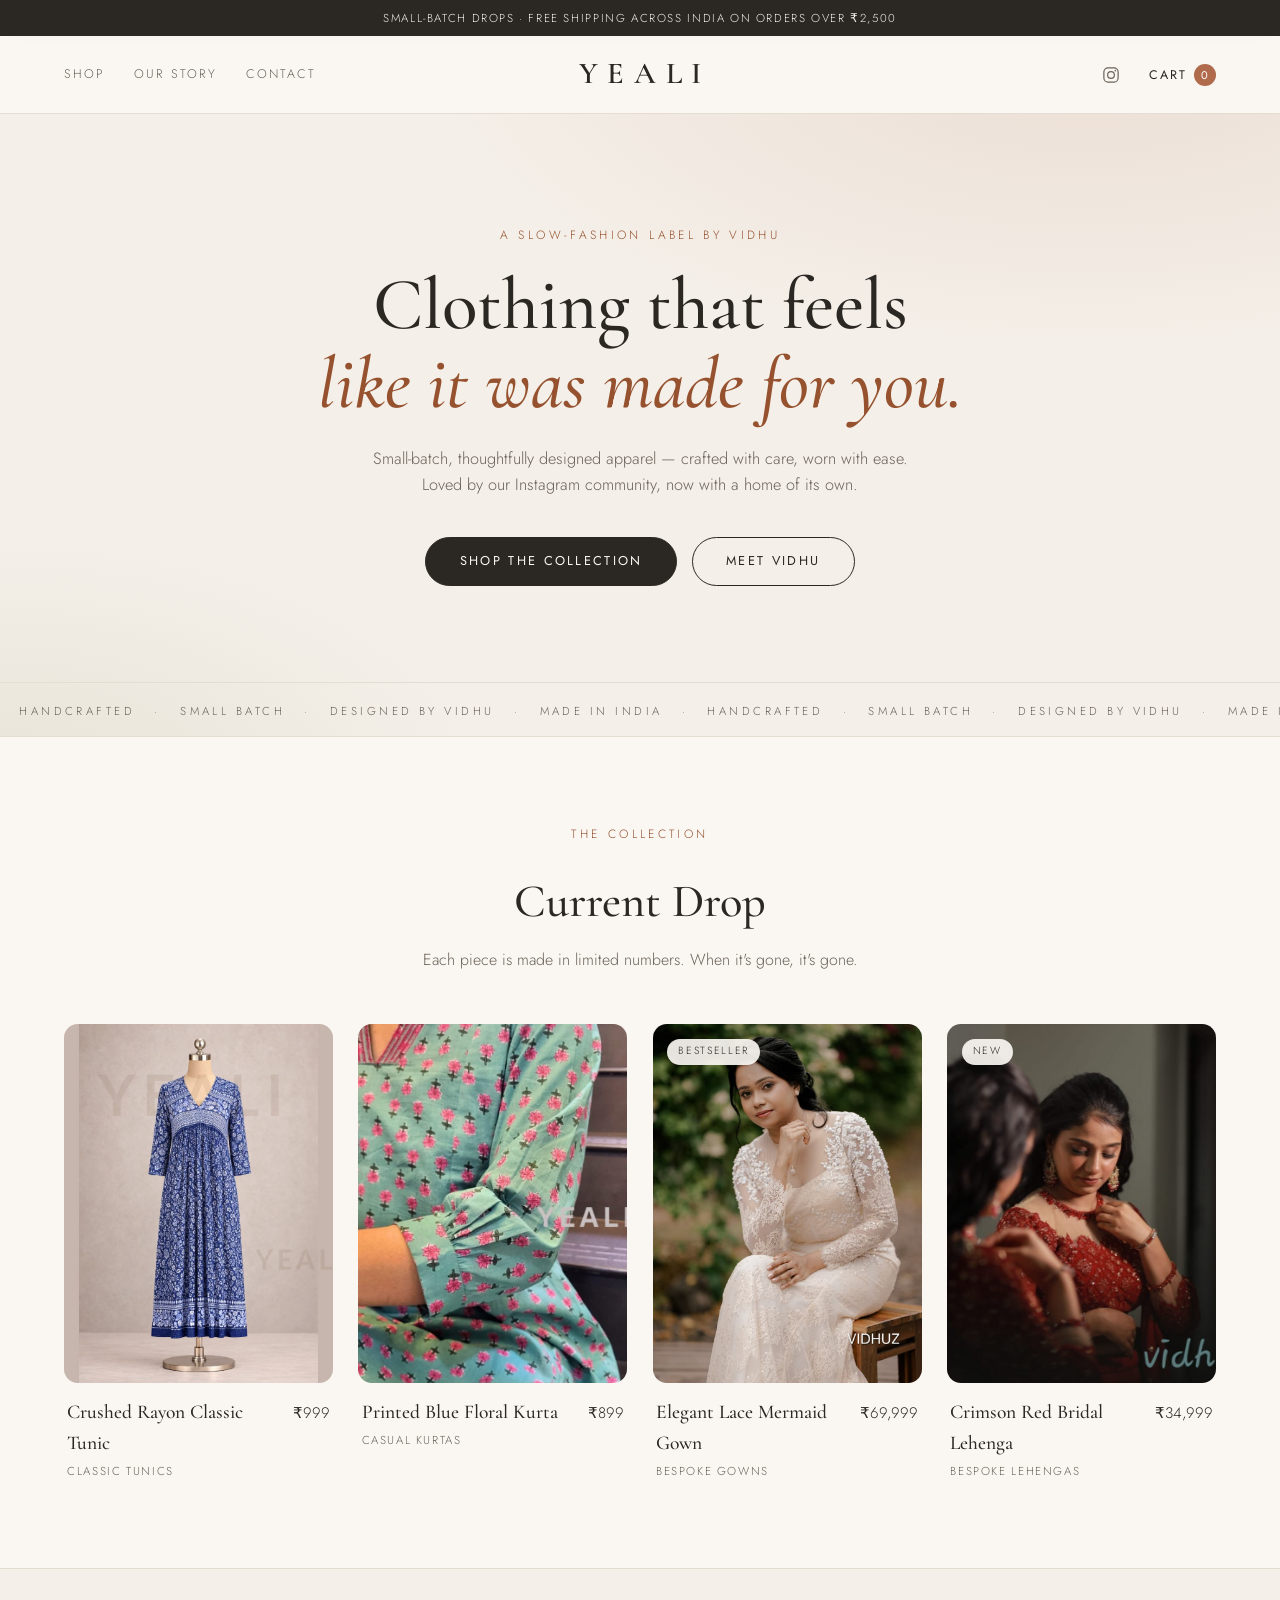
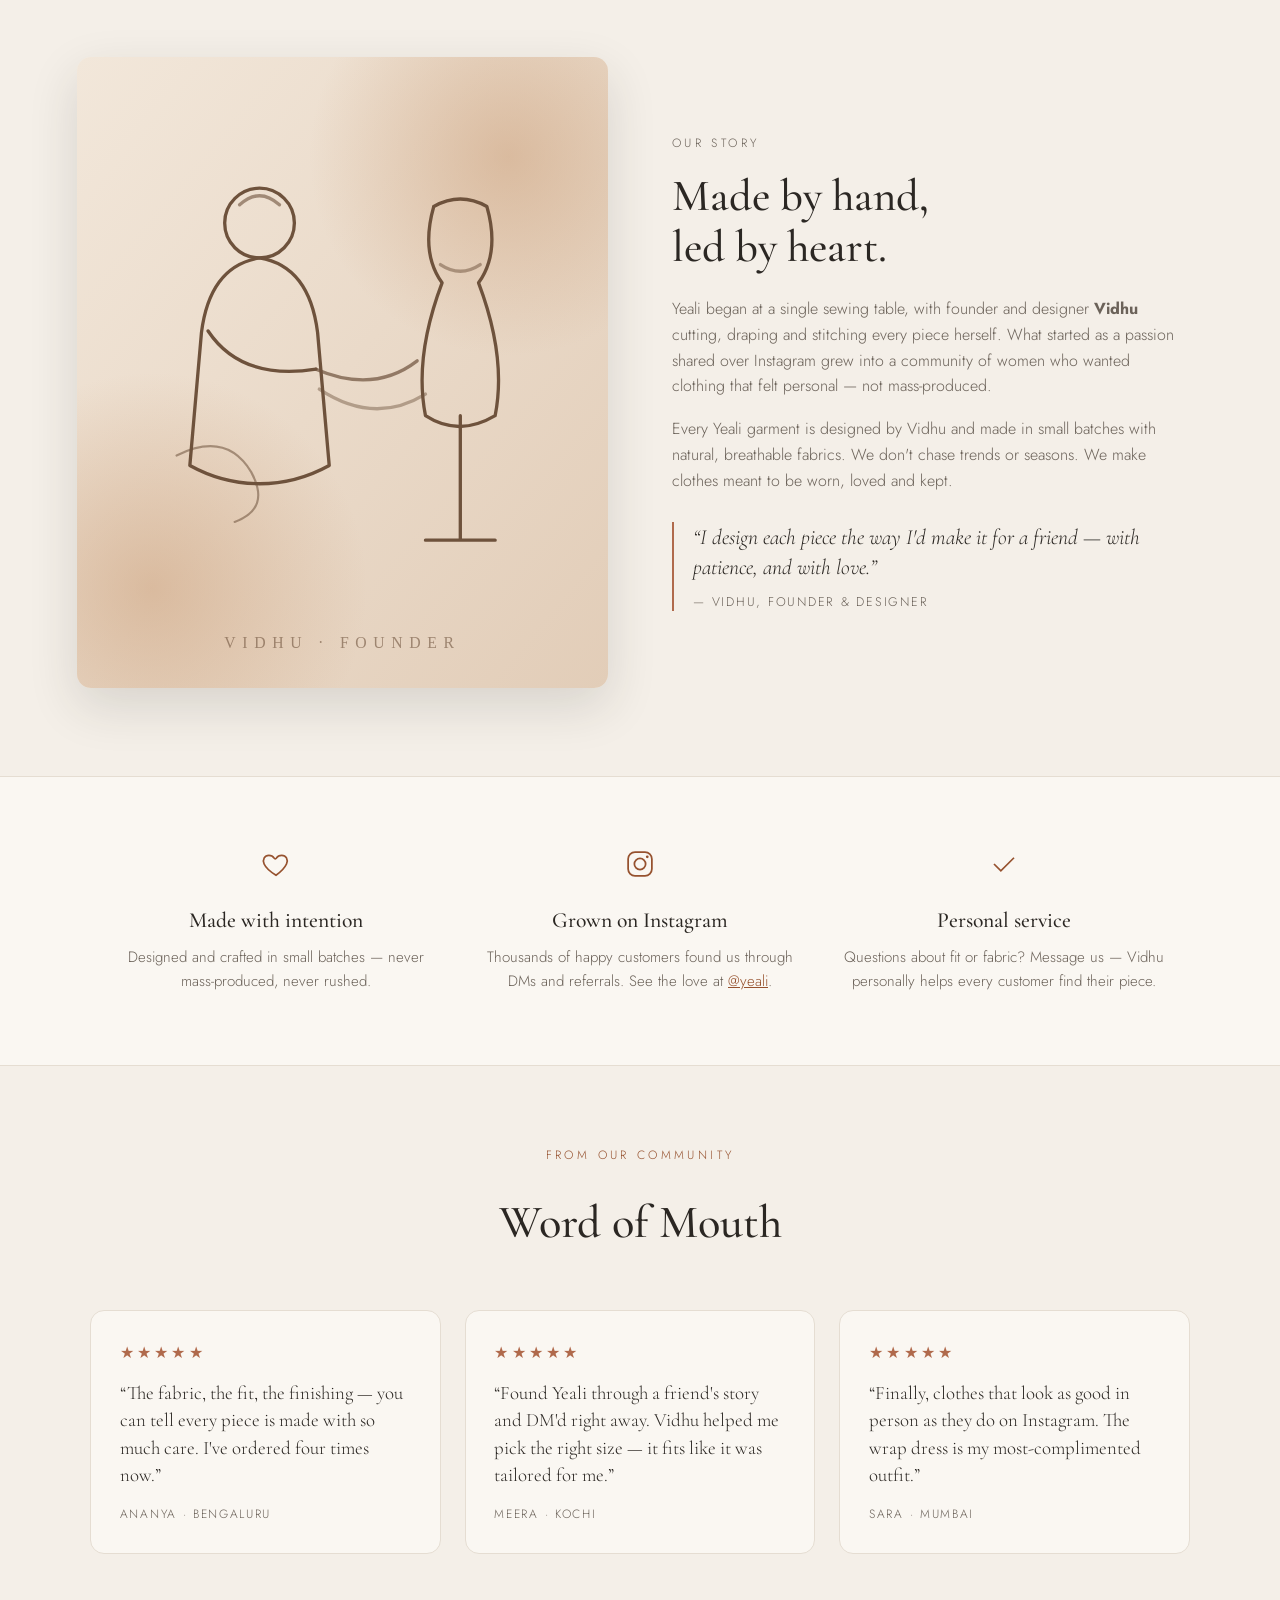
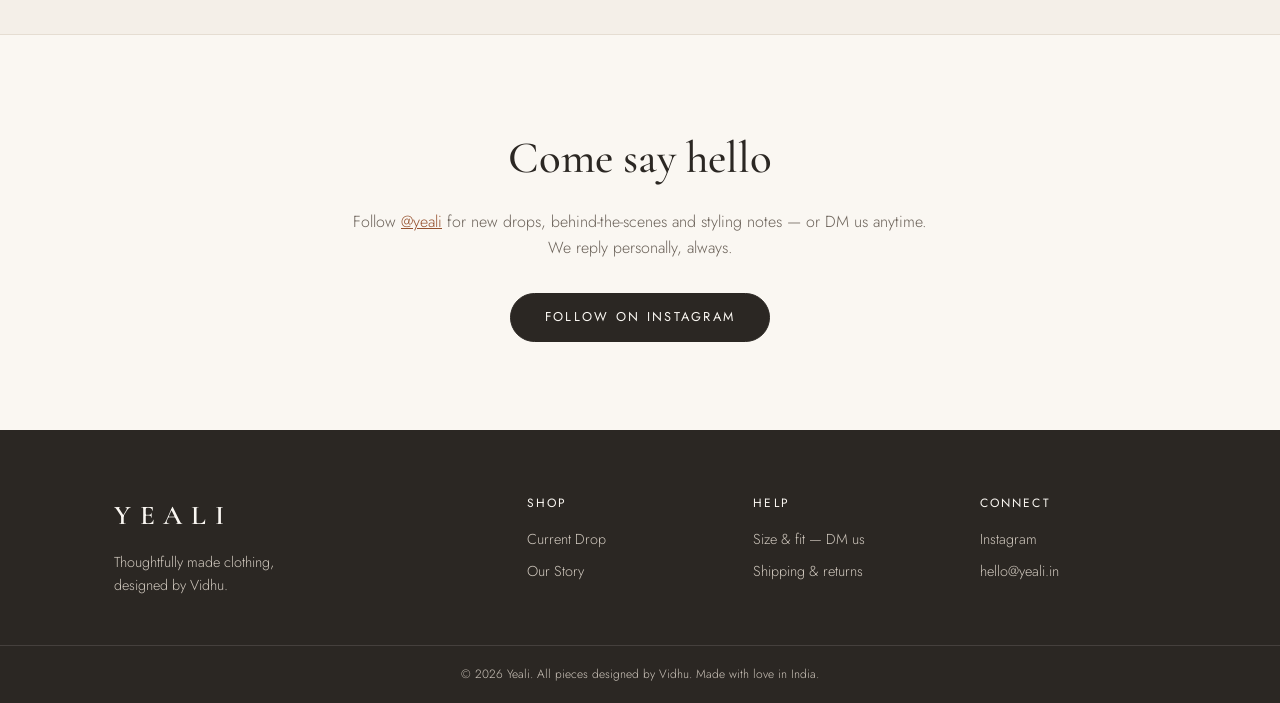
==== commit 1d7317e6: "Rework product image UX: swipe carousels, full-screen mobile view, zoom lightbox Desktop cards no lo" ====
--- a/index.html
+++ b/index.html
@@ -169,6 +169,11 @@
         <button class="carousel__arrow carousel__arrow--prev" id="imgPrev" aria-label="Previous photo" hidden>&#8249;</button>
         <img id="modalImg" src="" alt="" />
         <button class="carousel__arrow carousel__arrow--next" id="imgNext" aria-label="Next photo" hidden>&#8250;</button>
+        <button class="modal__zoom-hint" id="zoomHint" aria-label="Enlarge image">
+          <svg width="13" height="13" viewBox="0 0 24 24" fill="none" stroke="currentColor" stroke-width="2"><circle cx="11" cy="11" r="7"/><path d="m21 21-4.3-4.3M11 8v6M8 11h6"/></svg>
+          Zoom
+        </button>
+        <div class="modal__scroll-hint" aria-hidden="true">Scroll for details<br />&#8964;</div>
         <div class="carousel__thumbs" id="modalThumbs"></div>
       </div>
       <div class="modal__info">
@@ -249,6 +254,17 @@
     </aside>
   </div>
 
+  <!-- FULL-SCREEN IMAGE LIGHTBOX -->
+  <div class="lightbox" id="lightbox" aria-hidden="true">
+    <div class="lightbox__stage" id="lbStage">
+      <img id="lbImg" src="" alt="" draggable="false" />
+    </div>
+    <button class="lightbox__close" id="lbClose" aria-label="Close enlarged view">&times;</button>
+    <button class="lightbox__arrow lightbox__arrow--prev" id="lbPrev" aria-label="Previous photo" hidden>&#8249;</button>
+    <button class="lightbox__arrow lightbox__arrow--next" id="lbNext" aria-label="Next photo" hidden>&#8250;</button>
+    <p class="lightbox__hint" id="lbHint"></p>
+  </div>
+
   <div class="toast" id="toast" role="status"></div>
 
   <script src="js/products.js"></script>
--- a/css/styles.css
+++ b/css/styles.css
@@ -202,32 +202,48 @@
   aspect-ratio: 3 / 4;
   cursor: pointer;
 }
-.card__media img {
+.card__slider {
+  display: flex;
+  height: 100%;
+  overflow-x: auto;
+  scroll-snap-type: x mandatory;
+  scrollbar-width: none;
+  -webkit-overflow-scrolling: touch;
+}
+.card__slider::-webkit-scrollbar { display: none; }
+.card__slider img {
+  flex: 0 0 100%;
   width: 100%;
   height: 100%;
   object-fit: cover;
+  scroll-snap-align: start;
+  scroll-snap-stop: always;
   transition: transform 0.6s ease;
 }
-.card__media:hover img { transform: scale(1.045); }
-.card__img--alt {
-  position: absolute;
-  inset: 0;
-  opacity: 0;
-  transition: opacity 0.45s ease, transform 0.6s ease;
-}
-.card__media:hover .card__img--alt { opacity: 1; }
-.card__photos {
-  position: absolute;
-  bottom: 0.9rem;
-  right: 0.9rem;
-  background: rgba(43, 39, 35, 0.55);
-  color: var(--paper);
-  font-size: 0.65rem;
-  letter-spacing: 0.12em;
-  text-transform: uppercase;
-  padding: 0.28rem 0.65rem;
+.card__dots {
+  position: absolute;
+  left: 50%;
+  bottom: 0.7rem;
+  transform: translateX(-50%);
+  display: flex;
+  gap: 0.4rem;
+  z-index: 2;
+  pointer-events: none;
+}
+.card__dots span {
+  width: 6px;
+  height: 6px;
   border-radius: 999px;
-  pointer-events: none;
+  background: rgba(250, 247, 242, 0.55);
+  box-shadow: 0 1px 3px rgba(43, 39, 35, 0.35);
+  transition: all 0.25s ease;
+}
+.card__dots span.active { background: var(--paper); width: 14px; }
+/* desktop (mouse) — static cover image, no swipe, no dots; hover shows Quick View */
+@media (hover: hover) and (pointer: fine) {
+  .card__slider { overflow-x: hidden; }
+  .card__dots { display: none; }
+  .card__media:hover .card__slider img { transform: scale(1.045); }
 }
 .card__badge {
   position: absolute;
@@ -394,7 +410,43 @@
   z-index: 2;
 }
 .modal__media { background: var(--paper-warm); position: relative; }
-.modal__media > img { width: 100%; height: 100%; object-fit: cover; min-height: 420px; }
+.modal__media > img { width: 100%; height: 100%; object-fit: cover; min-height: 420px; cursor: zoom-in; }
+.modal__zoom-hint {
+  position: absolute;
+  top: 0.9rem;
+  right: 0.9rem;
+  z-index: 2;
+  display: inline-flex;
+  align-items: center;
+  gap: 0.35rem;
+  background: rgba(250, 247, 242, 0.9);
+  border: none;
+  border-radius: 999px;
+  padding: 0.4rem 0.85rem;
+  font-size: 0.68rem;
+  letter-spacing: 0.14em;
+  text-transform: uppercase;
+  color: var(--ink);
+  box-shadow: 0 4px 14px rgba(43, 39, 35, 0.15);
+}
+.modal__zoom-hint:hover { background: var(--paper); }
+.modal__scroll-hint {
+  display: none;
+  position: absolute;
+  left: 50%;
+  bottom: 5.6rem;
+  transform: translateX(-50%);
+  z-index: 2;
+  text-align: center;
+  font-size: 0.68rem;
+  letter-spacing: 0.16em;
+  text-transform: uppercase;
+  color: var(--paper);
+  text-shadow: 0 1px 6px rgba(43, 39, 35, 0.6);
+  pointer-events: none;
+  animation: bob 2.2s ease-in-out infinite;
+}
+@keyframes bob { 0%, 100% { transform: translate(-50%, 0); } 50% { transform: translate(-50%, 6px); } }
 .carousel__arrow {
   position: absolute;
   top: 50%;
@@ -552,6 +604,84 @@
 }
 .confirm__copied { font-size: 0.85rem; color: var(--accent-deep); text-align: center; }
 
+/* ============ Lightbox (full-screen zoom) ============ */
+.lightbox {
+  position: fixed;
+  inset: 0;
+  z-index: 300;
+  display: none;
+  background: rgba(24, 21, 18, 0.96);
+}
+.lightbox.open { display: block; animation: fade 0.25s ease; }
+@keyframes fade { from { opacity: 0; } }
+.lightbox__stage {
+  position: absolute;
+  inset: 0;
+  display: flex;
+  align-items: center;
+  justify-content: center;
+  overflow: hidden;
+  touch-action: none;
+  cursor: zoom-in;
+}
+.lightbox__stage.zoomed { cursor: grab; }
+.lightbox__stage img {
+  max-width: 100%;
+  max-height: 100%;
+  user-select: none;
+  -webkit-user-drag: none;
+  will-change: transform;
+  transition: transform 0.2s ease;
+}
+.lightbox__close {
+  position: fixed;
+  top: 1rem;
+  right: 1rem;
+  z-index: 2;
+  width: 2.6rem;
+  height: 2.6rem;
+  border: none;
+  border-radius: 50%;
+  background: rgba(250, 247, 242, 0.92);
+  color: var(--ink);
+  font-size: 1.6rem;
+  line-height: 1;
+  display: grid;
+  place-items: center;
+}
+.lightbox__arrow {
+  position: fixed;
+  top: 50%;
+  transform: translateY(-50%);
+  z-index: 2;
+  width: 2.6rem;
+  height: 2.6rem;
+  border: none;
+  border-radius: 50%;
+  background: rgba(250, 247, 242, 0.85);
+  color: var(--ink);
+  font-size: 1.6rem;
+  line-height: 1;
+  display: grid;
+  place-items: center;
+}
+.lightbox__arrow[hidden] { display: none; }
+.lightbox__arrow--prev { left: 1rem; }
+.lightbox__arrow--next { right: 1rem; }
+.lightbox__hint {
+  position: fixed;
+  bottom: 1.2rem;
+  left: 50%;
+  transform: translateX(-50%);
+  z-index: 2;
+  font-size: 0.72rem;
+  letter-spacing: 0.14em;
+  text-transform: uppercase;
+  color: rgba(250, 247, 242, 0.75);
+  pointer-events: none;
+  white-space: nowrap;
+}
+
 /* ============ Toast ============ */
 .toast {
   position: fixed;
@@ -576,9 +706,44 @@
   .trust { grid-template-columns: 1fr; gap: 2rem; }
   .reviews__grid { grid-template-columns: 1fr; }
   .footer__inner { grid-template-columns: 1fr 1fr; }
-  .modal__panel { grid-template-columns: 1fr; }
-  .modal__media img { min-height: 300px; max-height: 42vh; }
-}
+
+  /* full-screen quick view: photo fills the viewport, details reveal on scroll */
+  .modal__panel {
+    top: 0;
+    left: 0;
+    transform: none;
+    width: 100vw;
+    height: 100vh;
+    height: 100dvh;
+    max-height: none;
+    border-radius: 0;
+    display: block;
+    overflow-y: auto;
+    animation: rise 0.3s ease;
+  }
+  .modal__media {
+    height: 100vh;
+    height: 100dvh;
+  }
+  .modal__media > img { min-height: 0; height: 100%; }
+  .modal__close {
+    position: fixed;
+    top: 0.8rem;
+    right: 0.8rem;
+    width: 2.5rem;
+    height: 2.5rem;
+    border-radius: 50%;
+    background: rgba(250, 247, 242, 0.9);
+    color: var(--ink);
+    display: grid;
+    place-items: center;
+    box-shadow: 0 4px 14px rgba(43, 39, 35, 0.18);
+  }
+  .modal__scroll-hint { display: block; }
+  .modal__info { padding: 1.8rem 1.4rem 2.4rem; }
+  .modal__zoom-hint { top: auto; bottom: 5.6rem; right: 0.9rem; }
+}
+@keyframes rise { from { opacity: 0.4; transform: translateY(28px); } }
 @media (max-width: 720px) {
   .nav__inner { grid-template-columns: auto 1fr auto; gap: 1rem; }
   .nav__burger { display: flex; }
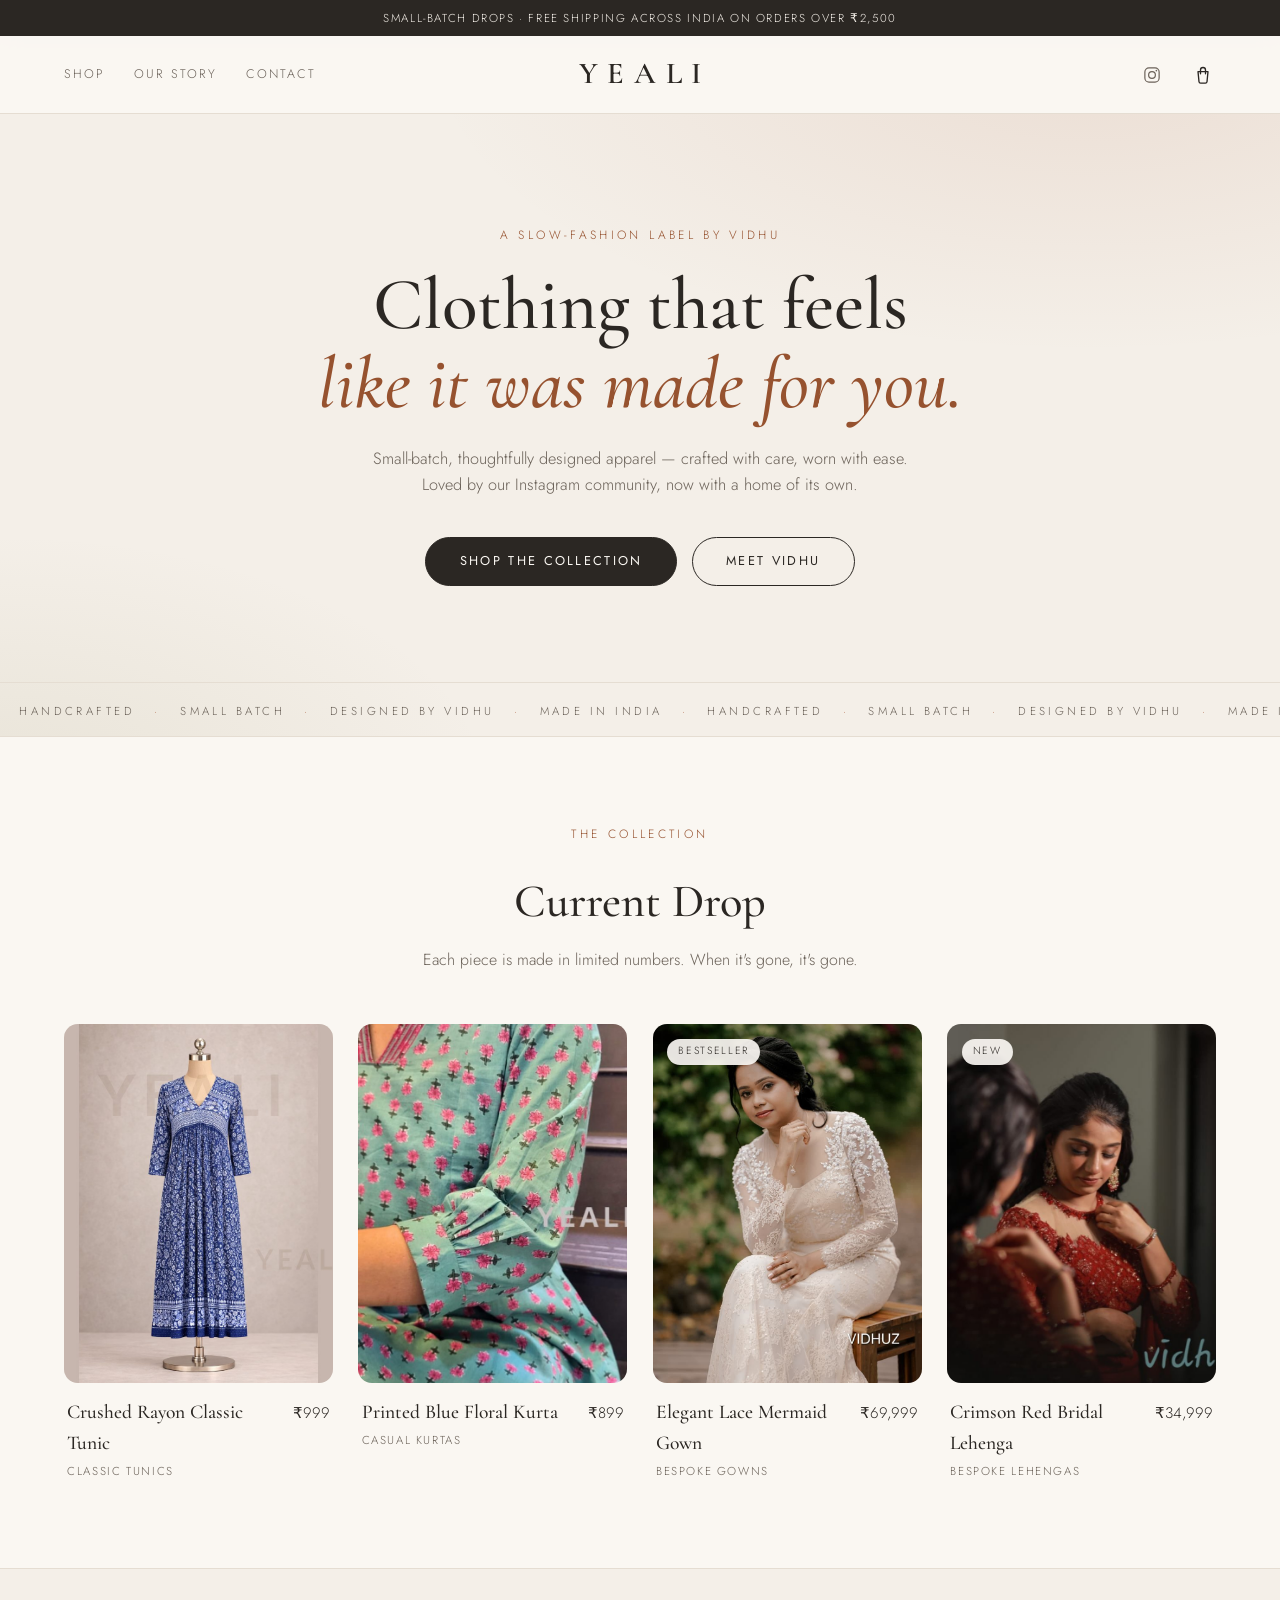
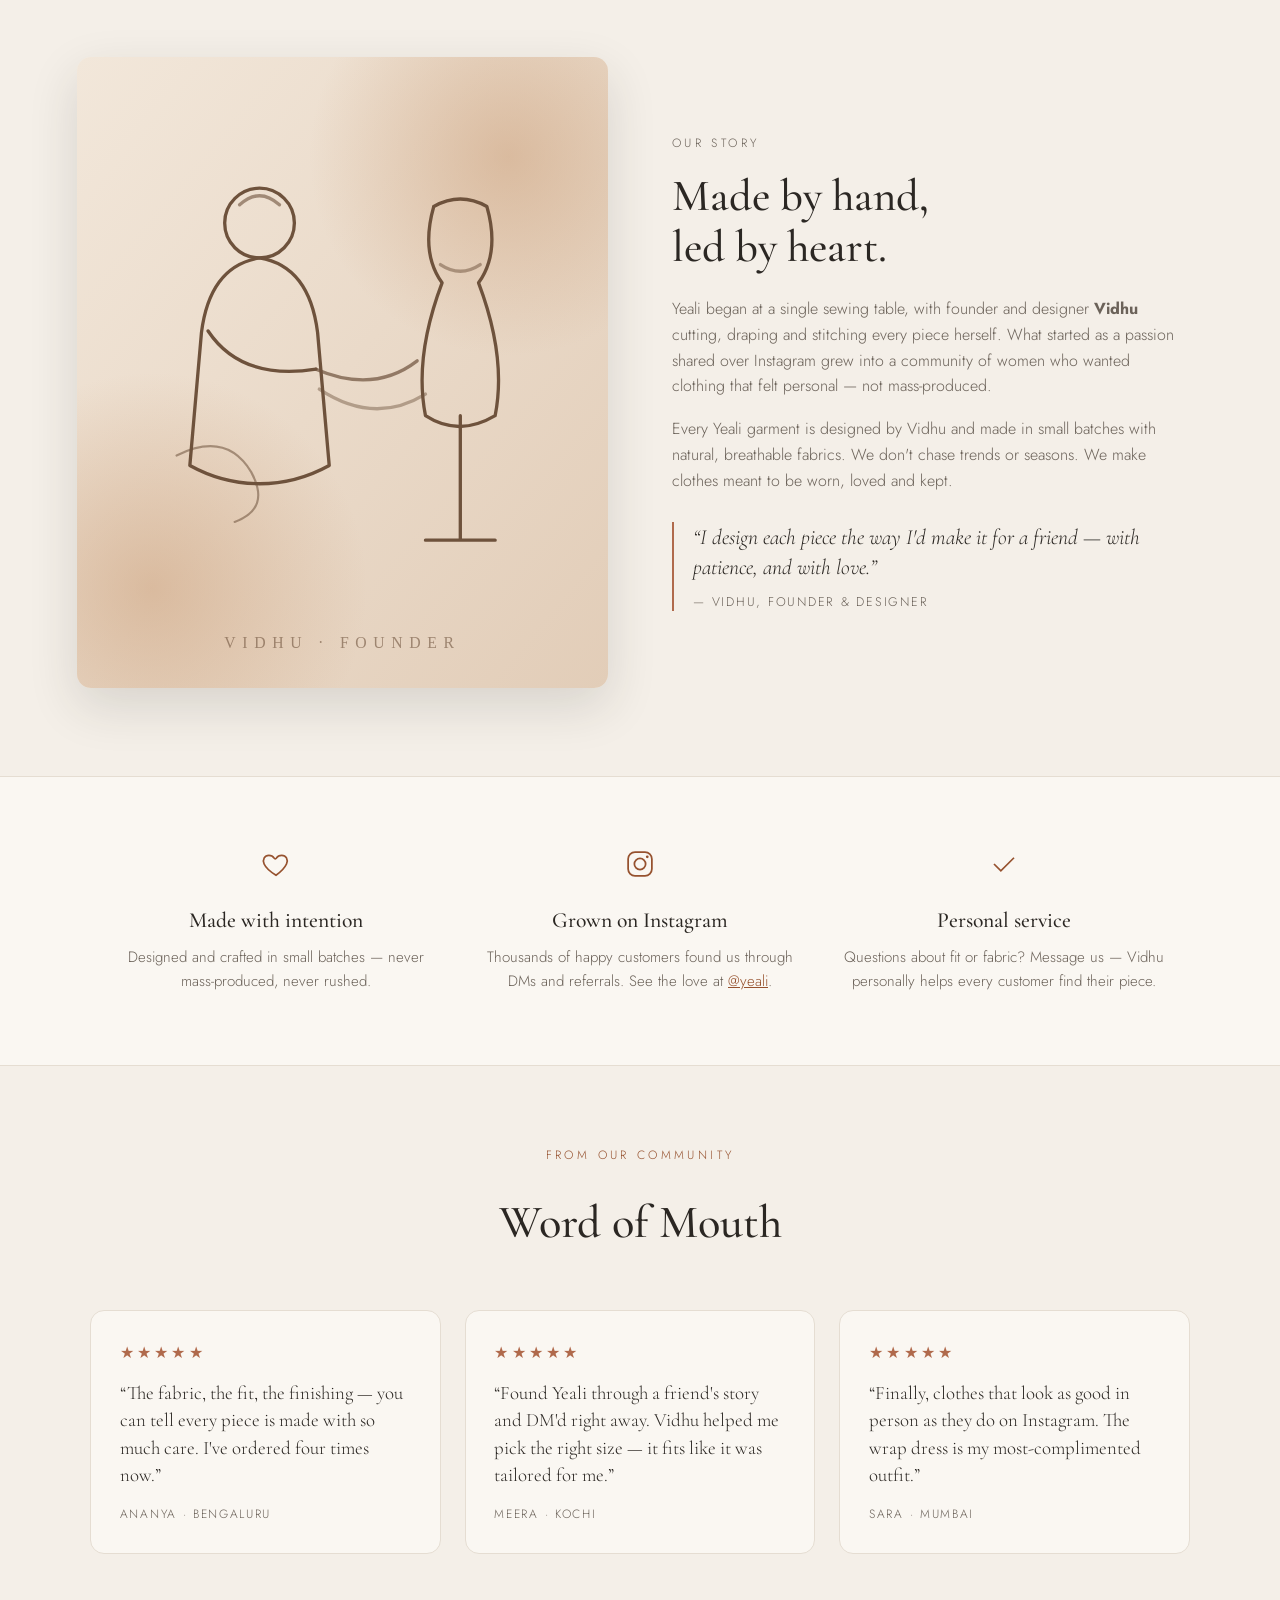
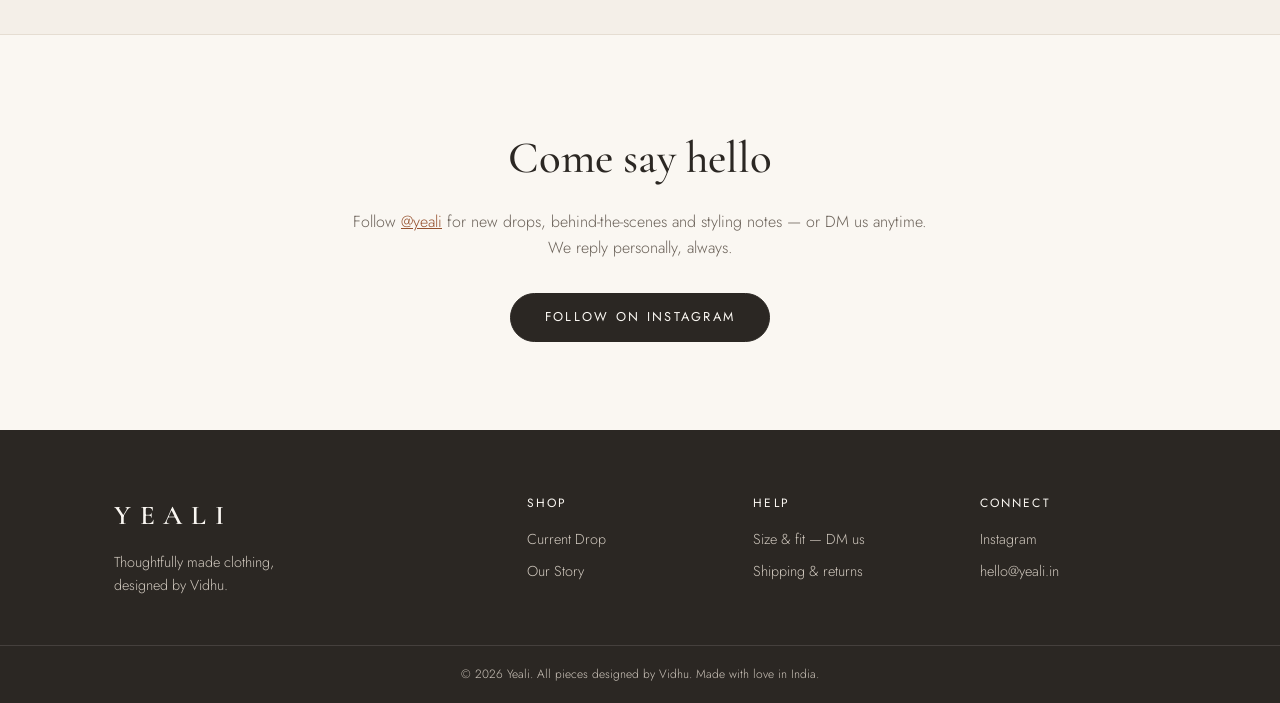
==== commit 1b3b3b3f: "Add admin-managed store settings and polish mobile nav and controls Store settings (announcement ban" ====
--- a/index.html
+++ b/index.html
@@ -13,8 +13,8 @@
 </head>
 <body>
 
-  <!-- ANNOUNCEMENT -->
-  <div class="announce">Small-batch drops · Free shipping across India on orders over ₹2,500</div>
+  <!-- ANNOUNCEMENT (text managed from admin; hidden when empty) -->
+  <div class="announce" id="announceBar">Small-batch drops · Free shipping across India on orders over ₹2,500</div>
 
   <!-- NAV -->
   <header class="nav" id="top">
@@ -33,10 +33,12 @@
           <svg width="18" height="18" viewBox="0 0 24 24" fill="none" stroke="currentColor" stroke-width="1.6"><rect x="2.5" y="2.5" width="19" height="19" rx="5.5"/><circle cx="12" cy="12" r="4.5"/><circle cx="17.8" cy="6.2" r="1.1" fill="currentColor" stroke="none"/></svg>
         </a>
         <button class="nav__cart" id="cartBtn" aria-label="Open cart">
-          Cart <span class="nav__cart-count" id="cartCount">0</span>
+          <svg width="20" height="20" viewBox="0 0 24 24" fill="none" stroke="currentColor" stroke-width="1.6" stroke-linecap="round" stroke-linejoin="round"><path d="M6 8h12l-1.2 12.1a1.9 1.9 0 0 1-1.9 1.7H9.1a1.9 1.9 0 0 1-1.9-1.7L6 8z"/><path d="M9 10.5V6a3 3 0 0 1 6 0v4.5"/></svg>
+          <span class="nav__cart-count" id="cartCount">0</span>
         </button>
       </div>
     </nav>
+    <div class="nav__scrim" id="navScrim"></div>
   </header>
 
   <!-- HERO -->
@@ -164,14 +166,16 @@
   <div class="modal" id="productModal" aria-hidden="true">
     <div class="modal__backdrop" data-close-modal></div>
     <div class="modal__panel" role="dialog" aria-modal="true" aria-label="Product details">
-      <button class="modal__close" data-close-modal aria-label="Close">&times;</button>
-      <div class="modal__media">
-        <button class="carousel__arrow carousel__arrow--prev" id="imgPrev" aria-label="Previous photo" hidden>&#8249;</button>
-        <img id="modalImg" src="" alt="" />
-        <button class="carousel__arrow carousel__arrow--next" id="imgNext" aria-label="Next photo" hidden>&#8250;</button>
-        <button class="modal__zoom-hint" id="zoomHint" aria-label="Enlarge image">
-          <svg width="13" height="13" viewBox="0 0 24 24" fill="none" stroke="currentColor" stroke-width="2"><circle cx="11" cy="11" r="7"/><path d="m21 21-4.3-4.3M11 8v6M8 11h6"/></svg>
-          Zoom
+      <button class="modal__close" data-close-modal aria-label="Close">
+        <svg width="15" height="15" viewBox="0 0 24 24" fill="none" stroke="currentColor" stroke-width="2" stroke-linecap="round"><path d="M6 6l12 12M18 6 6 18"/></svg>
+      </button>
+      <div class="modal__media" id="modalMedia">
+        <div class="modal__slider" id="modalSlider"></div>
+        <button class="carousel__arrow carousel__arrow--prev" id="imgPrev" aria-label="Previous photo" hidden>
+          <svg width="14" height="14" viewBox="0 0 24 24" fill="none" stroke="currentColor" stroke-width="2" stroke-linecap="round" stroke-linejoin="round"><path d="m15 5-7 7 7 7"/></svg>
+        </button>
+        <button class="carousel__arrow carousel__arrow--next" id="imgNext" aria-label="Next photo" hidden>
+          <svg width="14" height="14" viewBox="0 0 24 24" fill="none" stroke="currentColor" stroke-width="2" stroke-linecap="round" stroke-linejoin="round"><path d="m9 5 7 7-7 7"/></svg>
         </button>
         <div class="modal__scroll-hint" aria-hidden="true">Scroll for details<br />&#8964;</div>
         <div class="carousel__thumbs" id="modalThumbs"></div>
@@ -215,6 +219,7 @@
           <div class="drawer__total"><span>Subtotal</span><strong id="cartTotal">₹0</strong></div>
           <p class="drawer__ship-note" id="shipNote"></p>
           <button class="btn btn--dark btn--full" id="toCheckoutBtn">Checkout</button>
+          <button class="btn btn--ghost btn--full" id="shopMoreBtn">Continue Shopping</button>
         </div>
       </div>
 
@@ -259,10 +264,15 @@
     <div class="lightbox__stage" id="lbStage">
       <img id="lbImg" src="" alt="" draggable="false" />
     </div>
-    <button class="lightbox__close" id="lbClose" aria-label="Close enlarged view">&times;</button>
-    <button class="lightbox__arrow lightbox__arrow--prev" id="lbPrev" aria-label="Previous photo" hidden>&#8249;</button>
-    <button class="lightbox__arrow lightbox__arrow--next" id="lbNext" aria-label="Next photo" hidden>&#8250;</button>
-    <p class="lightbox__hint" id="lbHint"></p>
+    <button class="lightbox__close" id="lbClose" aria-label="Close enlarged view">
+      <svg width="13" height="13" viewBox="0 0 24 24" fill="none" stroke="currentColor" stroke-width="2" stroke-linecap="round"><path d="M6 6l12 12M18 6 6 18"/></svg>
+    </button>
+    <button class="lightbox__arrow lightbox__arrow--prev" id="lbPrev" aria-label="Previous photo" hidden>
+      <svg width="13" height="13" viewBox="0 0 24 24" fill="none" stroke="currentColor" stroke-width="2" stroke-linecap="round" stroke-linejoin="round"><path d="m15 5-7 7 7 7"/></svg>
+    </button>
+    <button class="lightbox__arrow lightbox__arrow--next" id="lbNext" aria-label="Next photo" hidden>
+      <svg width="13" height="13" viewBox="0 0 24 24" fill="none" stroke="currentColor" stroke-width="2" stroke-linecap="round" stroke-linejoin="round"><path d="m9 5 7 7-7 7"/></svg>
+    </button>
   </div>
 
   <div class="toast" id="toast" role="status"></div>
--- a/css/styles.css
+++ b/css/styles.css
@@ -97,29 +97,43 @@
 .nav__links a:hover { color: var(--accent-deep); }
 .nav__insta { display: inline-flex; }
 .nav__cart {
+  position: relative;
   background: none;
   border: none;
-  font-size: 0.78rem;
-  letter-spacing: 0.16em;
-  text-transform: uppercase;
   color: var(--ink);
   display: inline-flex;
   align-items: center;
-  gap: 0.45rem;
-}
+  padding: 0.2rem;
+}
+.nav__cart svg { display: block; }
 .nav__cart-count {
+  position: absolute;
+  top: -0.3rem;
+  right: -0.45rem;
   display: inline-grid;
   place-items: center;
-  min-width: 1.35rem;
-  height: 1.35rem;
-  padding: 0 0.3rem;
+  min-width: 1.05rem;
+  height: 1.05rem;
+  padding: 0 0.22rem;
   border-radius: 999px;
   background: var(--accent);
   color: #fff;
-  font-size: 0.7rem;
-}
+  font-size: 0.62rem;
+  line-height: 1;
+}
+.nav__cart-count[hidden] { display: none; }
 .nav__burger { display: none; background: none; border: none; flex-direction: column; gap: 4px; }
 .nav__burger span { width: 20px; height: 1.5px; background: var(--ink); }
+.nav__scrim {
+  position: fixed;
+  inset: 0;
+  background: rgba(43, 39, 35, 0.4);
+  opacity: 0;
+  pointer-events: none;
+  transition: opacity 0.3s ease;
+  z-index: 55;
+}
+.nav__scrim.show { opacity: 1; pointer-events: auto; }
 
 /* ============ Hero ============ */
 .hero {
@@ -244,9 +258,15 @@
   .card__slider { overflow-x: hidden; }
   .card__dots { display: none; }
   .card__media:hover .card__slider img { transform: scale(1.045); }
+  /* transparent shields so browser image-hover tools (Edge visual search etc.)
+     don't overlay icons on product photos */
+  .card__media::after,
+  .modal__media::after,
+  .lightbox__stage::after { content: ""; position: absolute; inset: 0; }
 }
 .card__badge {
   position: absolute;
+  z-index: 2;
   top: 0.9rem;
   left: 0.9rem;
   background: rgba(250, 247, 242, 0.92);
@@ -258,6 +278,7 @@
 }
 .card__quick {
   position: absolute;
+  z-index: 2;
   left: 50%;
   bottom: 1rem;
   transform: translate(-50%, 8px);
@@ -409,27 +430,25 @@
   color: var(--ink-soft);
   z-index: 2;
 }
-.modal__media { background: var(--paper-warm); position: relative; }
-.modal__media > img { width: 100%; height: 100%; object-fit: cover; min-height: 420px; cursor: zoom-in; }
-.modal__zoom-hint {
-  position: absolute;
-  top: 0.9rem;
-  right: 0.9rem;
-  z-index: 2;
-  display: inline-flex;
-  align-items: center;
-  gap: 0.35rem;
-  background: rgba(250, 247, 242, 0.9);
-  border: none;
-  border-radius: 999px;
-  padding: 0.4rem 0.85rem;
-  font-size: 0.68rem;
-  letter-spacing: 0.14em;
-  text-transform: uppercase;
-  color: var(--ink);
-  box-shadow: 0 4px 14px rgba(43, 39, 35, 0.15);
-}
-.modal__zoom-hint:hover { background: var(--paper); }
+.modal__media { background: var(--paper-warm); position: relative; min-height: 460px; cursor: zoom-in; }
+.modal__slider {
+  position: absolute;
+  inset: 0;
+  display: flex;
+  overflow-x: auto;
+  scroll-snap-type: x mandatory;
+  scrollbar-width: none;
+  -webkit-overflow-scrolling: touch;
+}
+.modal__slider::-webkit-scrollbar { display: none; }
+.modal__slider img {
+  flex: 0 0 100%;
+  width: 100%;
+  height: 100%;
+  object-fit: cover;
+  scroll-snap-align: start;
+  scroll-snap-stop: always;
+}
 .modal__scroll-hint {
   display: none;
   position: absolute;
@@ -570,6 +589,7 @@
 .drawer__total { display: flex; justify-content: space-between; font-size: 1rem; margin-bottom: 0.5rem; }
 .drawer__total strong { font-size: 1.15rem; font-weight: 500; }
 .drawer__ship-note { font-size: 0.78rem; color: var(--accent-deep); margin-bottom: 1rem; min-height: 1.2em; }
+.drawer__foot .btn + .btn { margin-top: 0.6rem; }
 
 /* checkout form */
 .checkout-form { padding: 1.4rem 1.5rem; overflow-y: auto; display: flex; flex-direction: column; gap: 1rem; }
@@ -635,16 +655,16 @@
 }
 .lightbox__close {
   position: fixed;
-  top: 1rem;
-  right: 1rem;
+  top: 0.9rem;
+  right: 0.9rem;
   z-index: 2;
-  width: 2.6rem;
-  height: 2.6rem;
+  width: 1.9rem;
+  height: 1.9rem;
   border: none;
   border-radius: 50%;
-  background: rgba(250, 247, 242, 0.92);
+  background: rgba(250, 247, 242, 0.85);
   color: var(--ink);
-  font-size: 1.6rem;
+  font-size: 1.15rem;
   line-height: 1;
   display: grid;
   place-items: center;
@@ -654,33 +674,20 @@
   top: 50%;
   transform: translateY(-50%);
   z-index: 2;
-  width: 2.6rem;
-  height: 2.6rem;
+  width: 1.9rem;
+  height: 1.9rem;
   border: none;
   border-radius: 50%;
-  background: rgba(250, 247, 242, 0.85);
+  background: rgba(250, 247, 242, 0.75);
   color: var(--ink);
-  font-size: 1.6rem;
+  font-size: 1.15rem;
   line-height: 1;
   display: grid;
   place-items: center;
 }
 .lightbox__arrow[hidden] { display: none; }
-.lightbox__arrow--prev { left: 1rem; }
-.lightbox__arrow--next { right: 1rem; }
-.lightbox__hint {
-  position: fixed;
-  bottom: 1.2rem;
-  left: 50%;
-  transform: translateX(-50%);
-  z-index: 2;
-  font-size: 0.72rem;
-  letter-spacing: 0.14em;
-  text-transform: uppercase;
-  color: rgba(250, 247, 242, 0.75);
-  pointer-events: none;
-  white-space: nowrap;
-}
+.lightbox__arrow--prev { left: 0.9rem; }
+.lightbox__arrow--next { right: 0.9rem; }
 
 /* ============ Toast ============ */
 .toast {
@@ -724,8 +731,8 @@
   .modal__media {
     height: 100vh;
     height: 100dvh;
+    min-height: 0;
   }
-  .modal__media > img { min-height: 0; height: 100%; }
   .modal__close {
     position: fixed;
     top: 0.8rem;
@@ -741,25 +748,59 @@
   }
   .modal__scroll-hint { display: block; }
   .modal__info { padding: 1.8rem 1.4rem 2.4rem; }
-  .modal__zoom-hint { top: auto; bottom: 5.6rem; right: 0.9rem; }
+
+  /* smaller, more transparent circle controls on all photo layers */
+  .carousel__arrow,
+  .lightbox__close,
+  .lightbox__arrow {
+    width: 1.7rem;
+    height: 1.7rem;
+    background: rgba(250, 247, 242, 0.55);
+    box-shadow: 0 2px 8px rgba(43, 39, 35, 0.12);
+  }
+  .carousel__arrow svg,
+  .lightbox__close svg,
+  .lightbox__arrow svg { width: 12px; height: 12px; }
+  .modal__close {
+    width: 1.9rem;
+    height: 1.9rem;
+    background: rgba(250, 247, 242, 0.6);
+    box-shadow: none;
+  }
 }
 @keyframes rise { from { opacity: 0.4; transform: translateY(28px); } }
 @media (max-width: 720px) {
   .nav__inner { grid-template-columns: auto 1fr auto; gap: 1rem; }
   .nav__burger { display: flex; }
+  /* menu slides in from the left */
   .nav__links--left {
-    display: none;
-    position: absolute;
-    top: 100%;
+    position: fixed;
+    top: 0;
     left: 0;
-    right: 0;
+    bottom: 0;
+    width: min(72vw, 290px);
     background: var(--paper);
-    border-bottom: 1px solid var(--line);
+    border-right: 1px solid var(--line);
+    box-shadow: 12px 0 40px rgba(43, 39, 35, 0.15);
     flex-direction: column;
-    padding: 1.2rem 1.5rem;
-    gap: 1.1rem;
+    align-items: flex-start;
+    padding: 4rem 2rem;
+    gap: 1.4rem;
+    transform: translateX(-100%);
+    transition: transform 0.32s ease;
+    z-index: 60;
   }
-  .nav__links--left.open { display: flex; }
+  .nav__links--left::before {
+    content: "YEALI";
+    font-family: var(--serif);
+    font-size: 1.4rem;
+    font-weight: 600;
+    letter-spacing: 0.3em;
+    color: var(--ink);
+    margin-bottom: 0.6rem;
+  }
+  .nav__links--left a { font-size: 0.88rem; }
+  .nav__links--left.open { transform: translateX(0); }
   .nav__brand { font-size: 1.5rem; }
   .hero__inner { padding: 4.5rem 1.5rem 4rem; }
   .shop { padding: 4rem 1.2rem; }
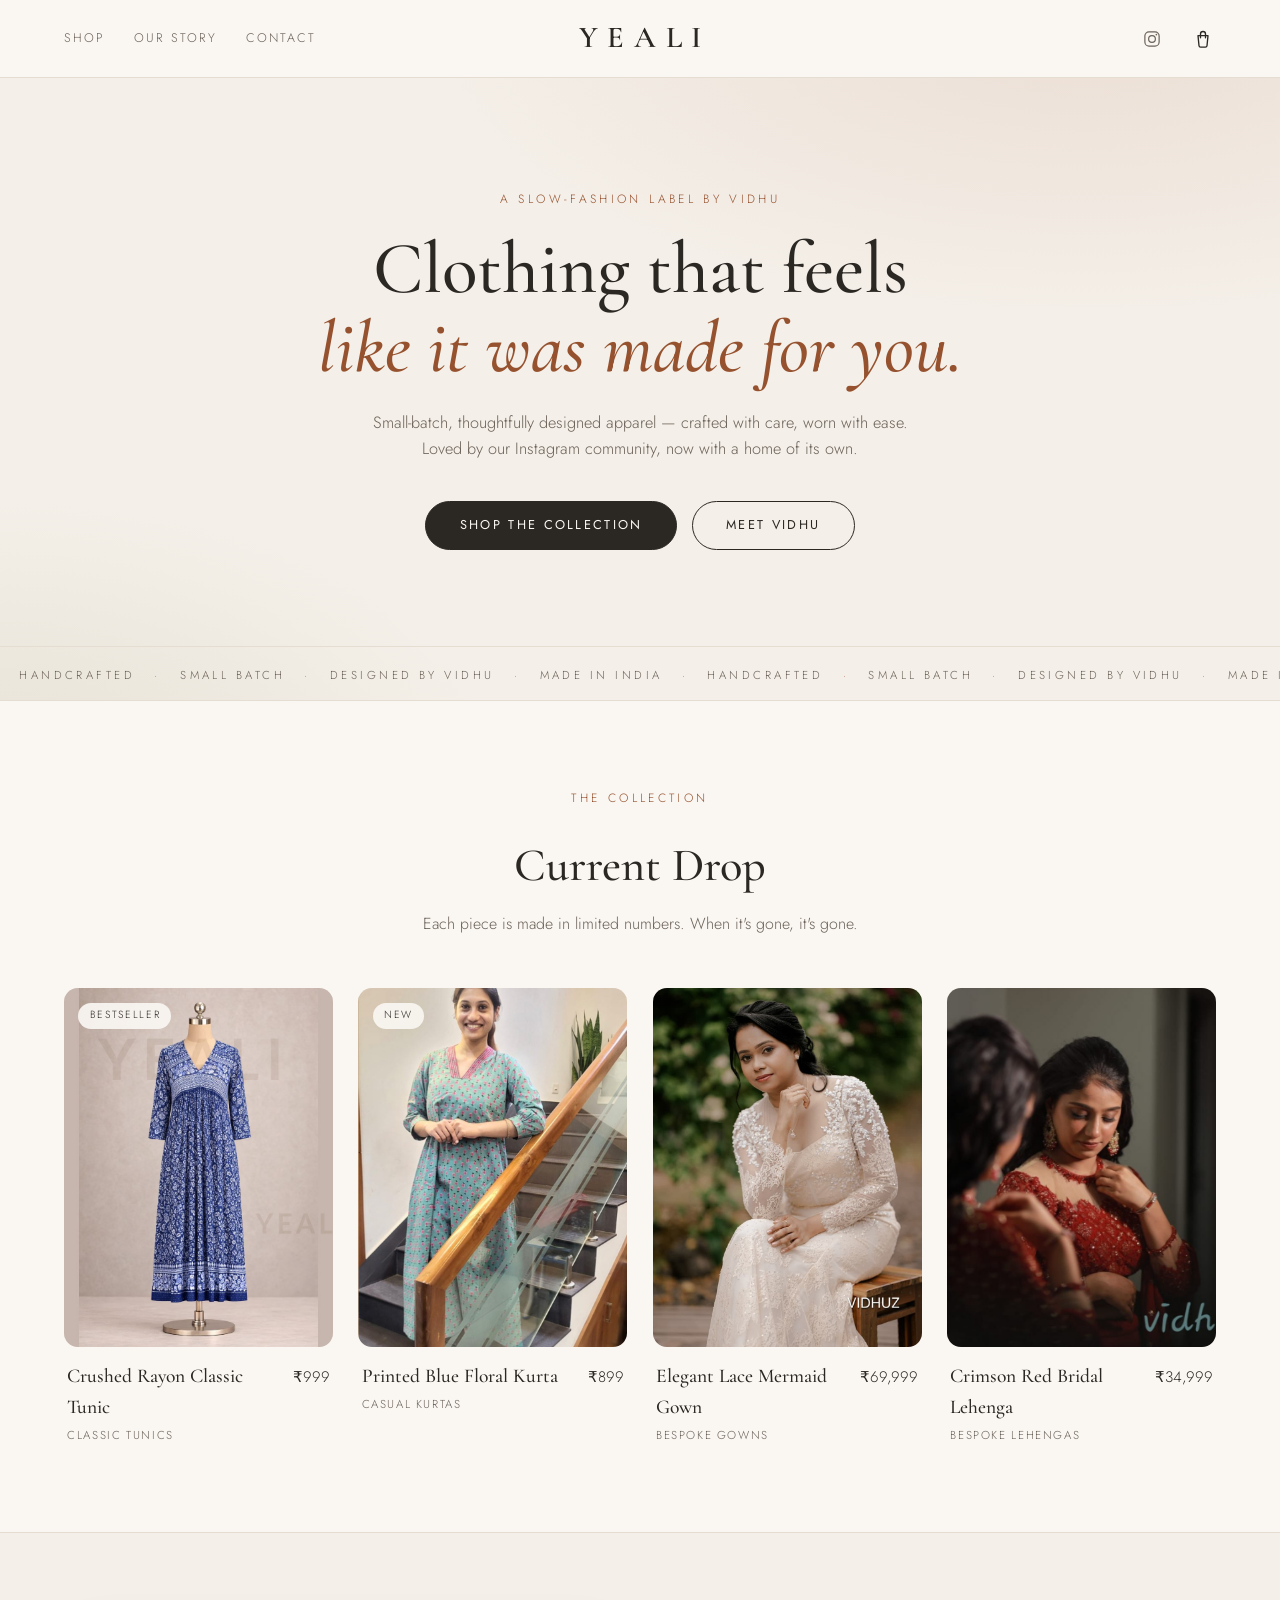
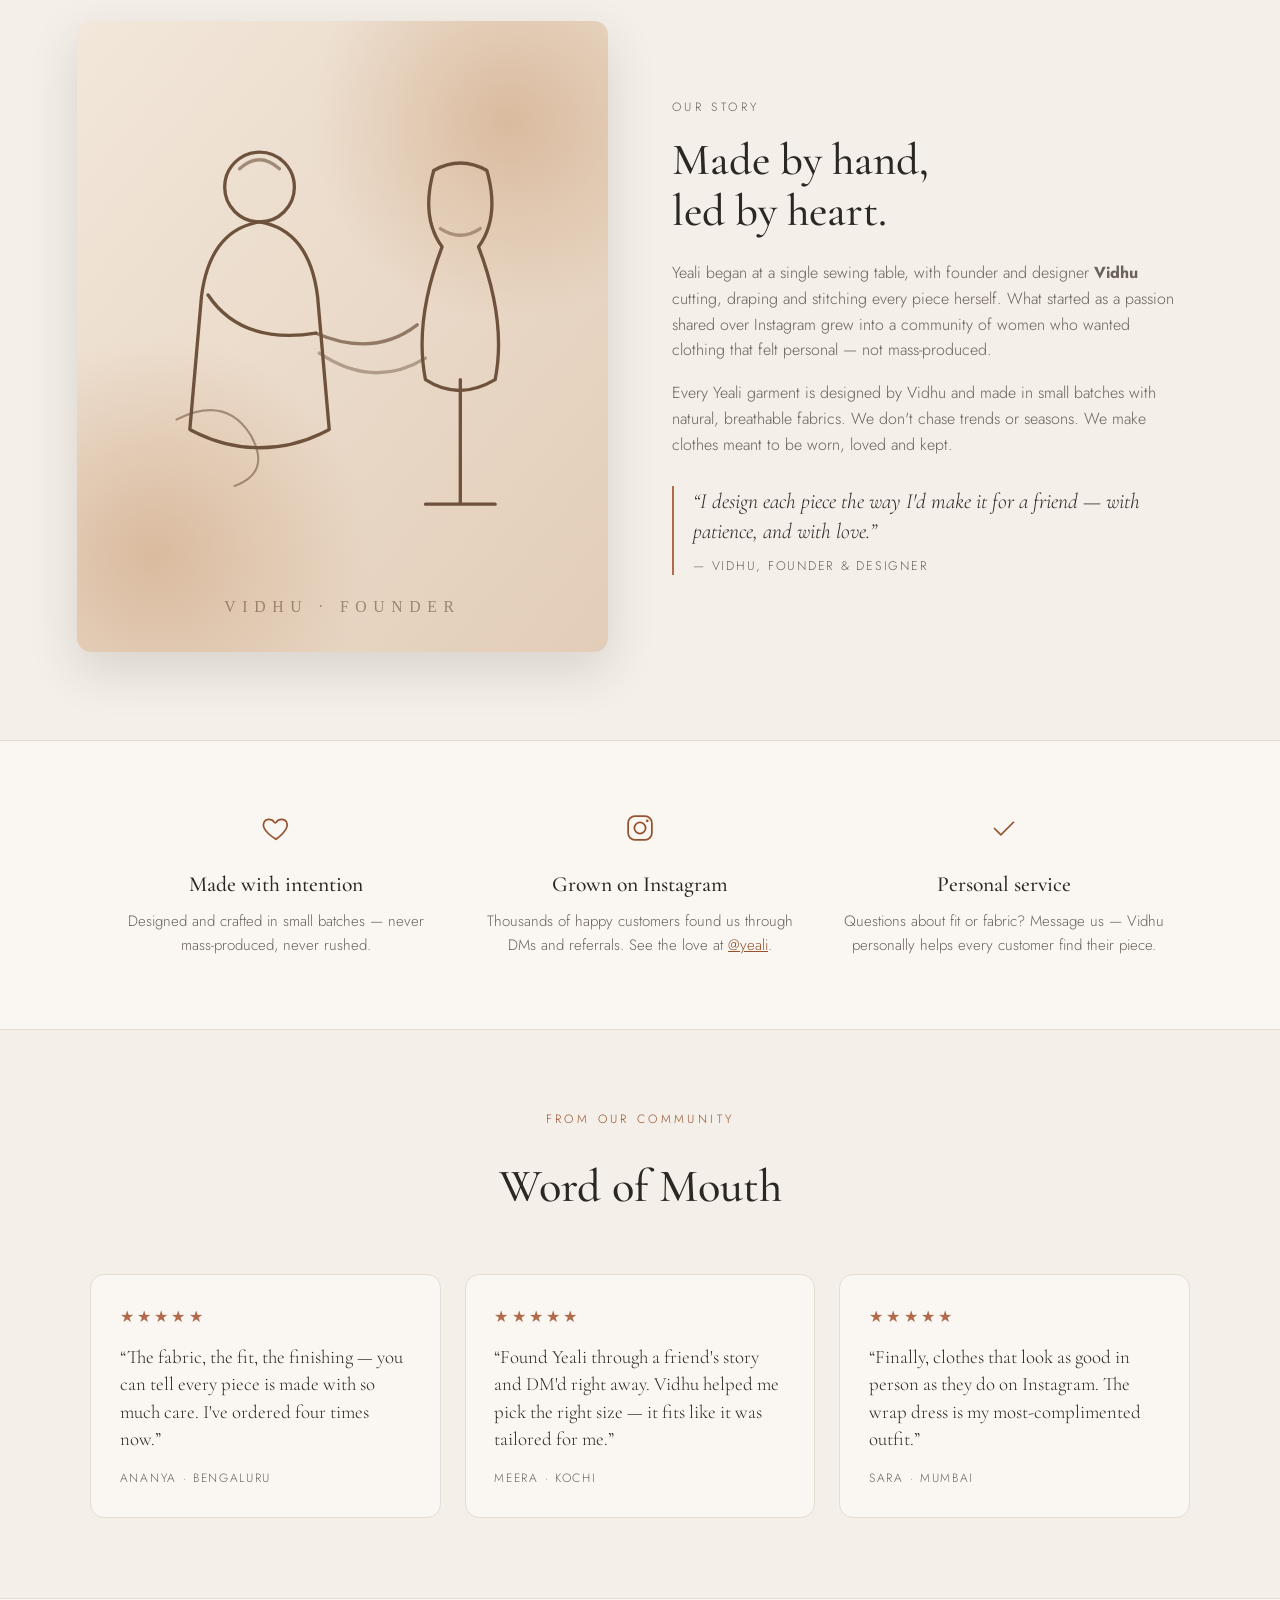
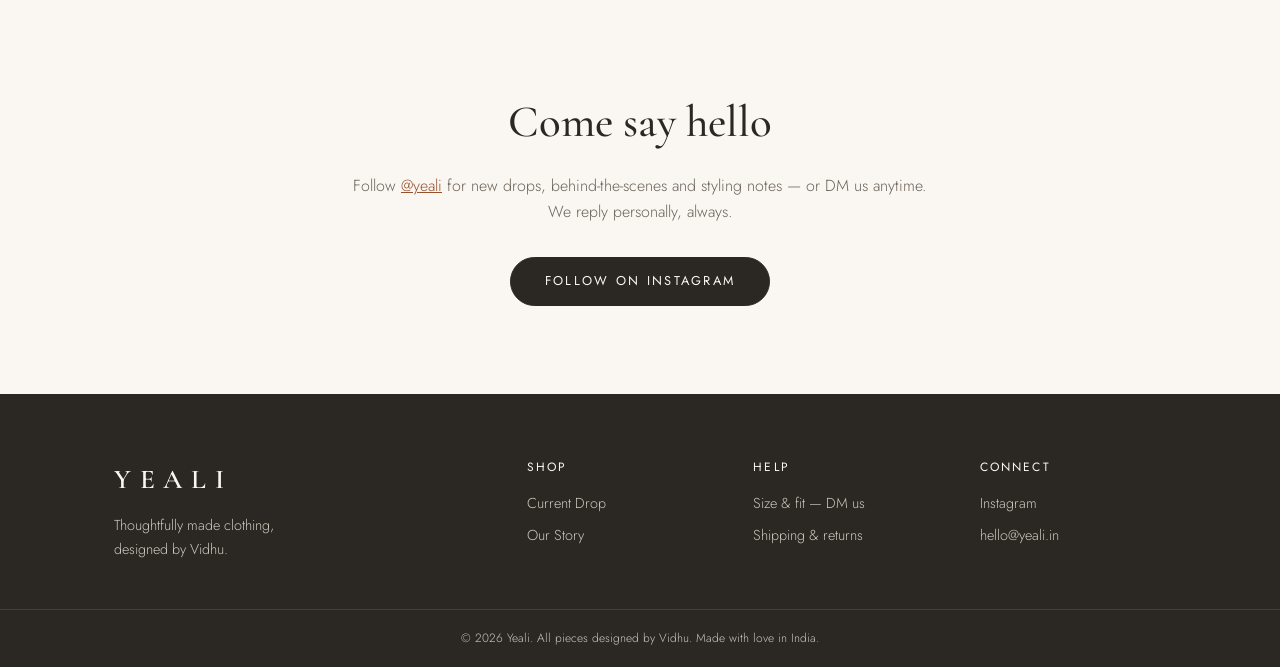
==== commit 19b990d0: "Fix mobile menu drawer: blur on header hijacked fixed positioning backdrop-filter on the sticky head" ====
--- a/index.html
+++ b/index.html
@@ -23,6 +23,9 @@
         <span></span><span></span><span></span>
       </button>
       <div class="nav__links nav__links--left" id="navLinks">
+        <button class="nav__menu-close" id="menuClose" aria-label="Close menu">
+          <svg width="14" height="14" viewBox="0 0 24 24" fill="none" stroke="currentColor" stroke-width="2" stroke-linecap="round"><path d="M6 6l12 12M18 6 6 18"/></svg>
+        </button>
         <a href="#shop">Shop</a>
         <a href="#story">Our Story</a>
         <a href="#contact">Contact</a>
--- a/css/styles.css
+++ b/css/styles.css
@@ -64,9 +64,18 @@
   position: sticky;
   top: 0;
   z-index: 50;
+  border-bottom: 1px solid var(--line);
+}
+/* blur lives on a pseudo-element: backdrop-filter on .nav itself would make it
+   the containing block for the fixed-position menu drawer and scrim inside it */
+.nav::before {
+  content: "";
+  position: absolute;
+  inset: 0;
   background: rgba(250, 247, 242, 0.92);
+  -webkit-backdrop-filter: blur(10px);
   backdrop-filter: blur(10px);
-  border-bottom: 1px solid var(--line);
+  z-index: -1;
 }
 .nav__inner {
   max-width: 1200px;
@@ -134,6 +143,7 @@
   z-index: 55;
 }
 .nav__scrim.show { opacity: 1; pointer-events: auto; }
+.nav__menu-close { display: none; }
 
 /* ============ Hero ============ */
 .hero {
@@ -801,6 +811,19 @@
   }
   .nav__links--left a { font-size: 0.88rem; }
   .nav__links--left.open { transform: translateX(0); }
+  .nav__menu-close {
+    display: grid;
+    place-items: center;
+    position: absolute;
+    top: 0.9rem;
+    right: 0.9rem;
+    width: 1.9rem;
+    height: 1.9rem;
+    border: 1px solid var(--line);
+    border-radius: 50%;
+    background: transparent;
+    color: var(--ink-soft);
+  }
   .nav__brand { font-size: 1.5rem; }
   .hero__inner { padding: 4.5rem 1.5rem 4rem; }
   .shop { padding: 4rem 1.2rem; }
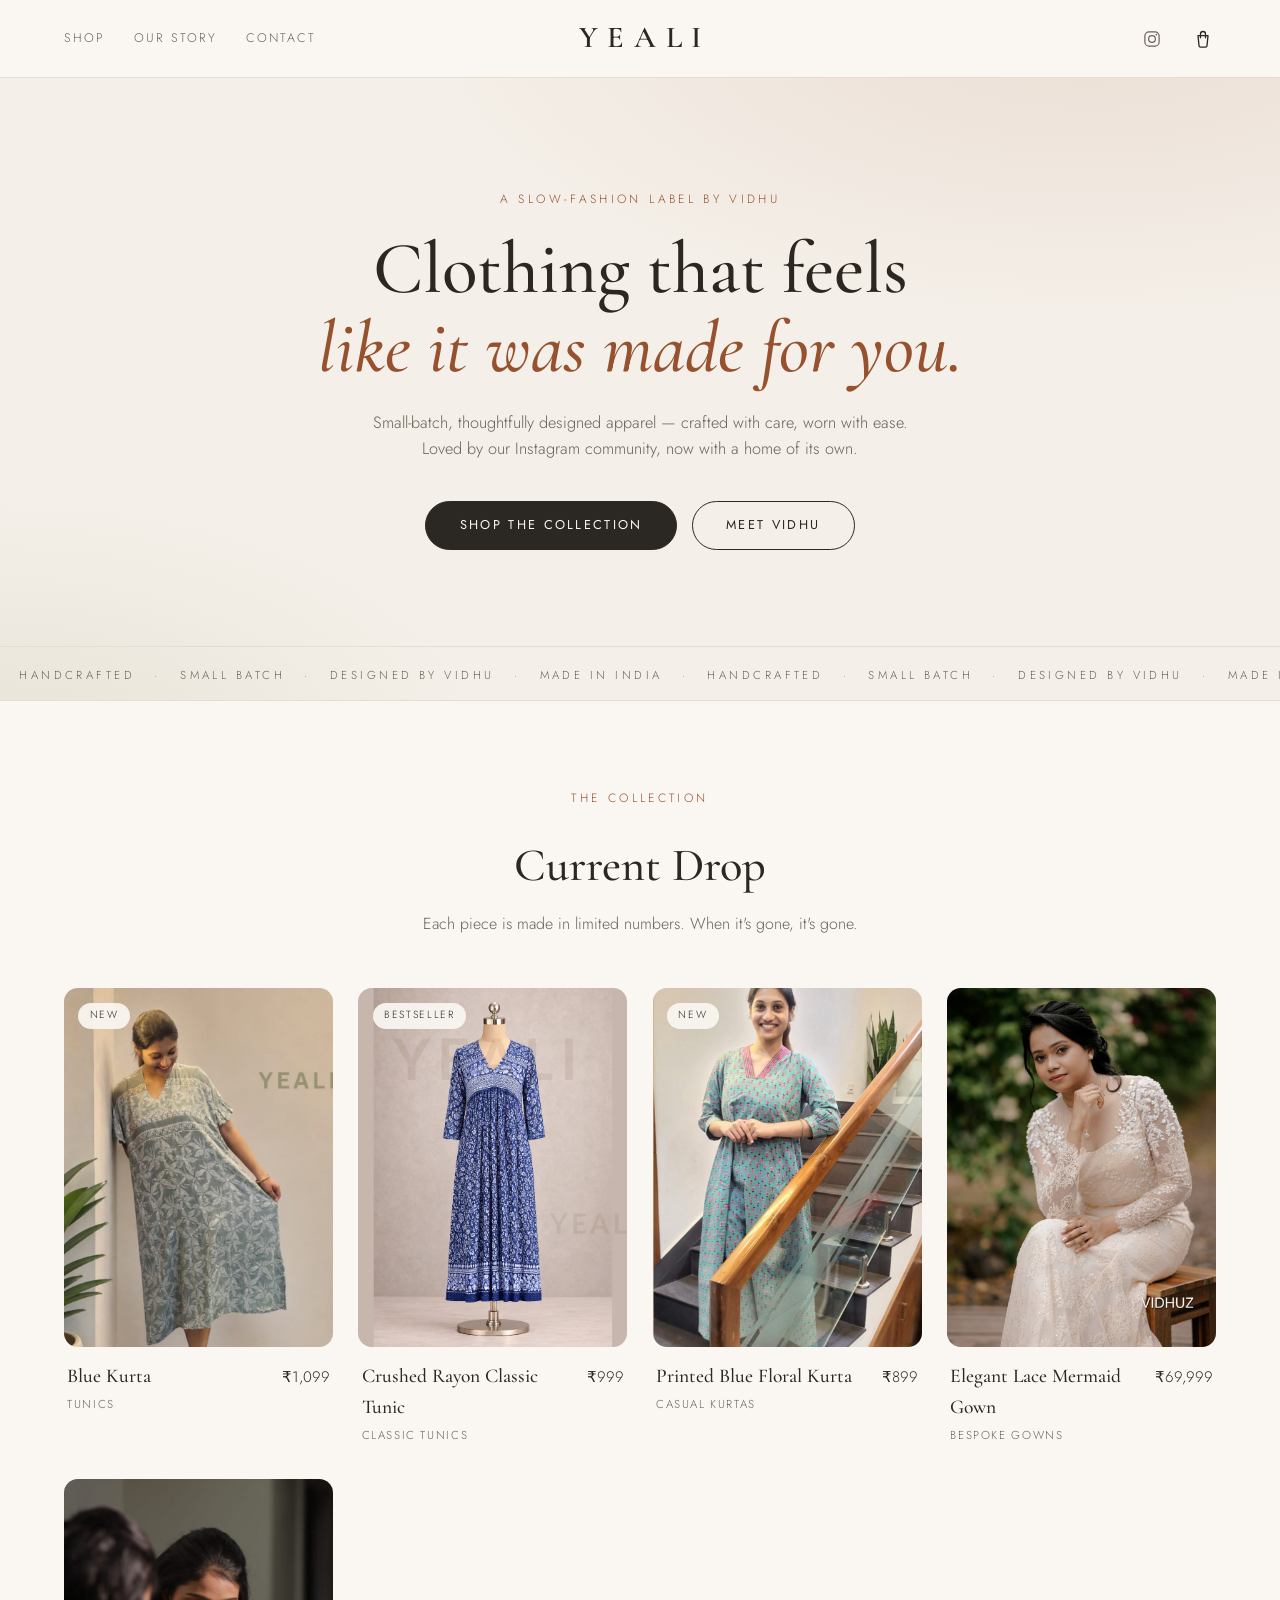
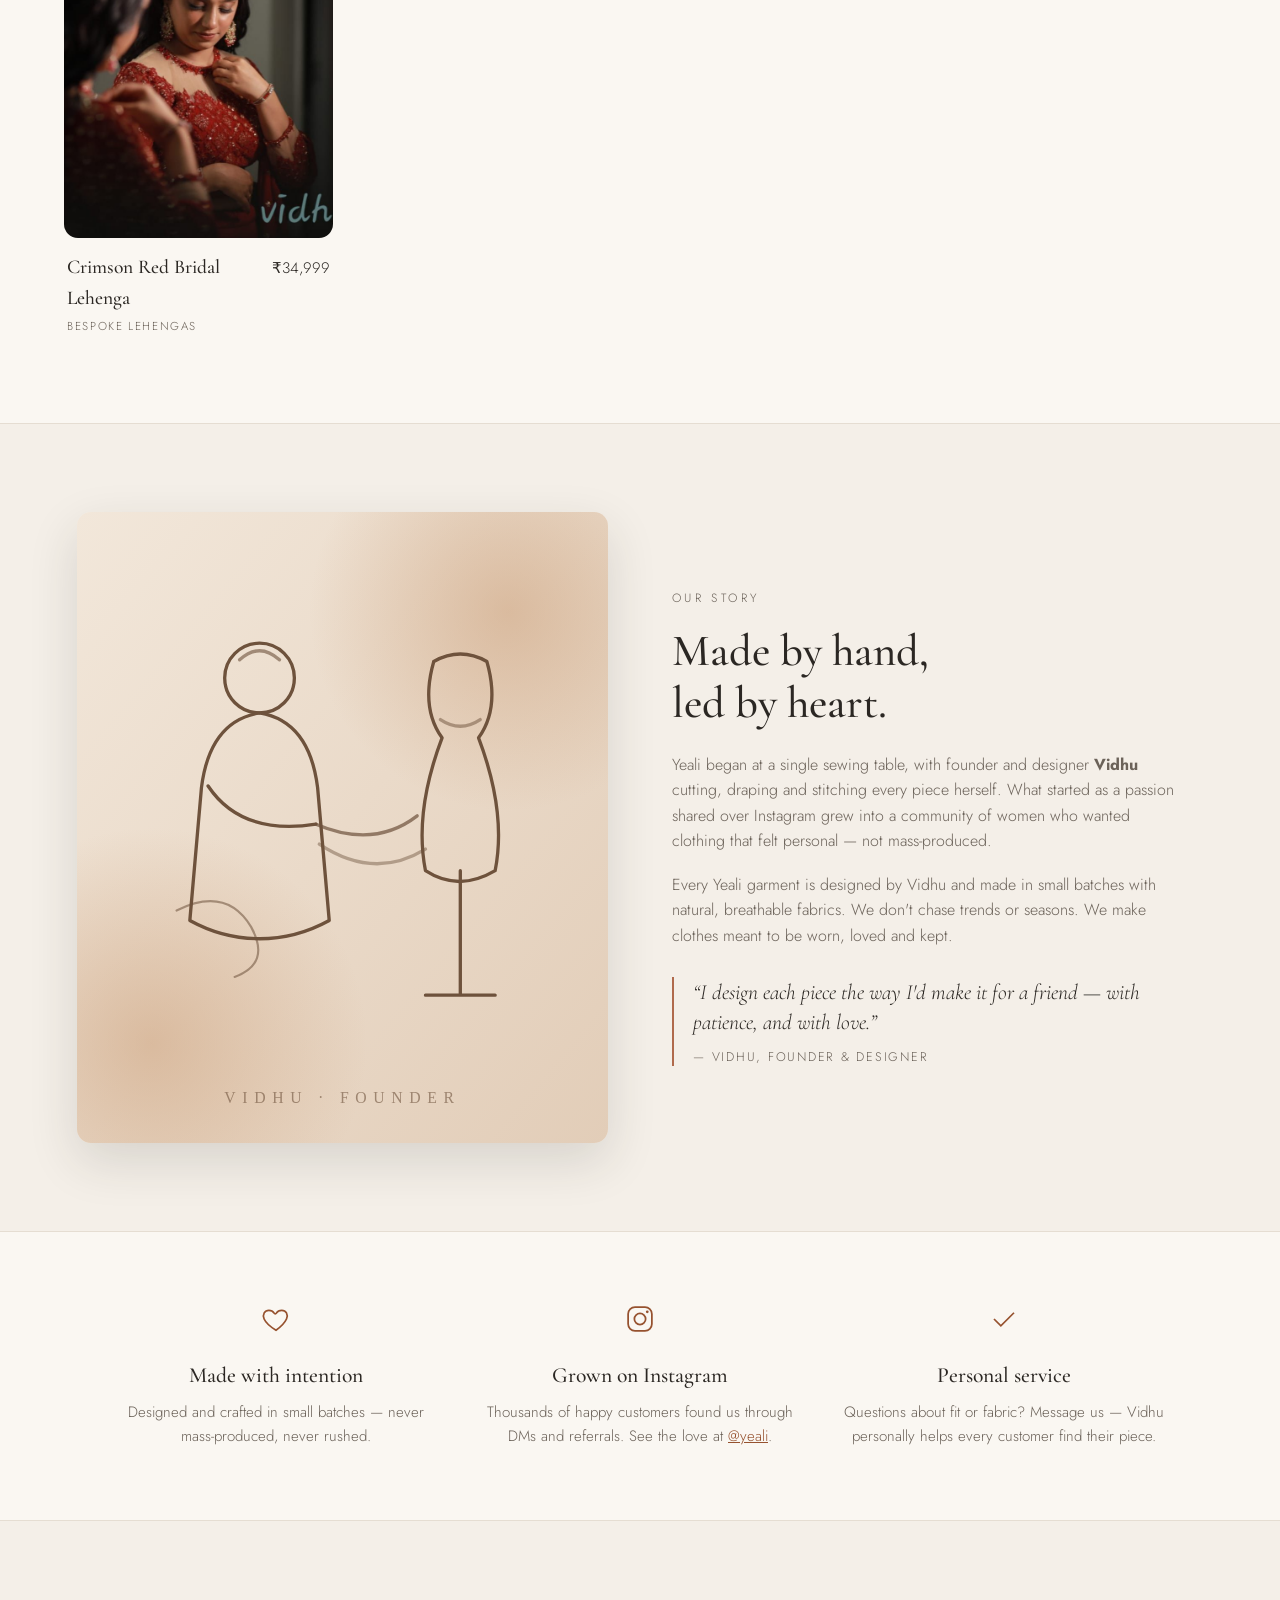
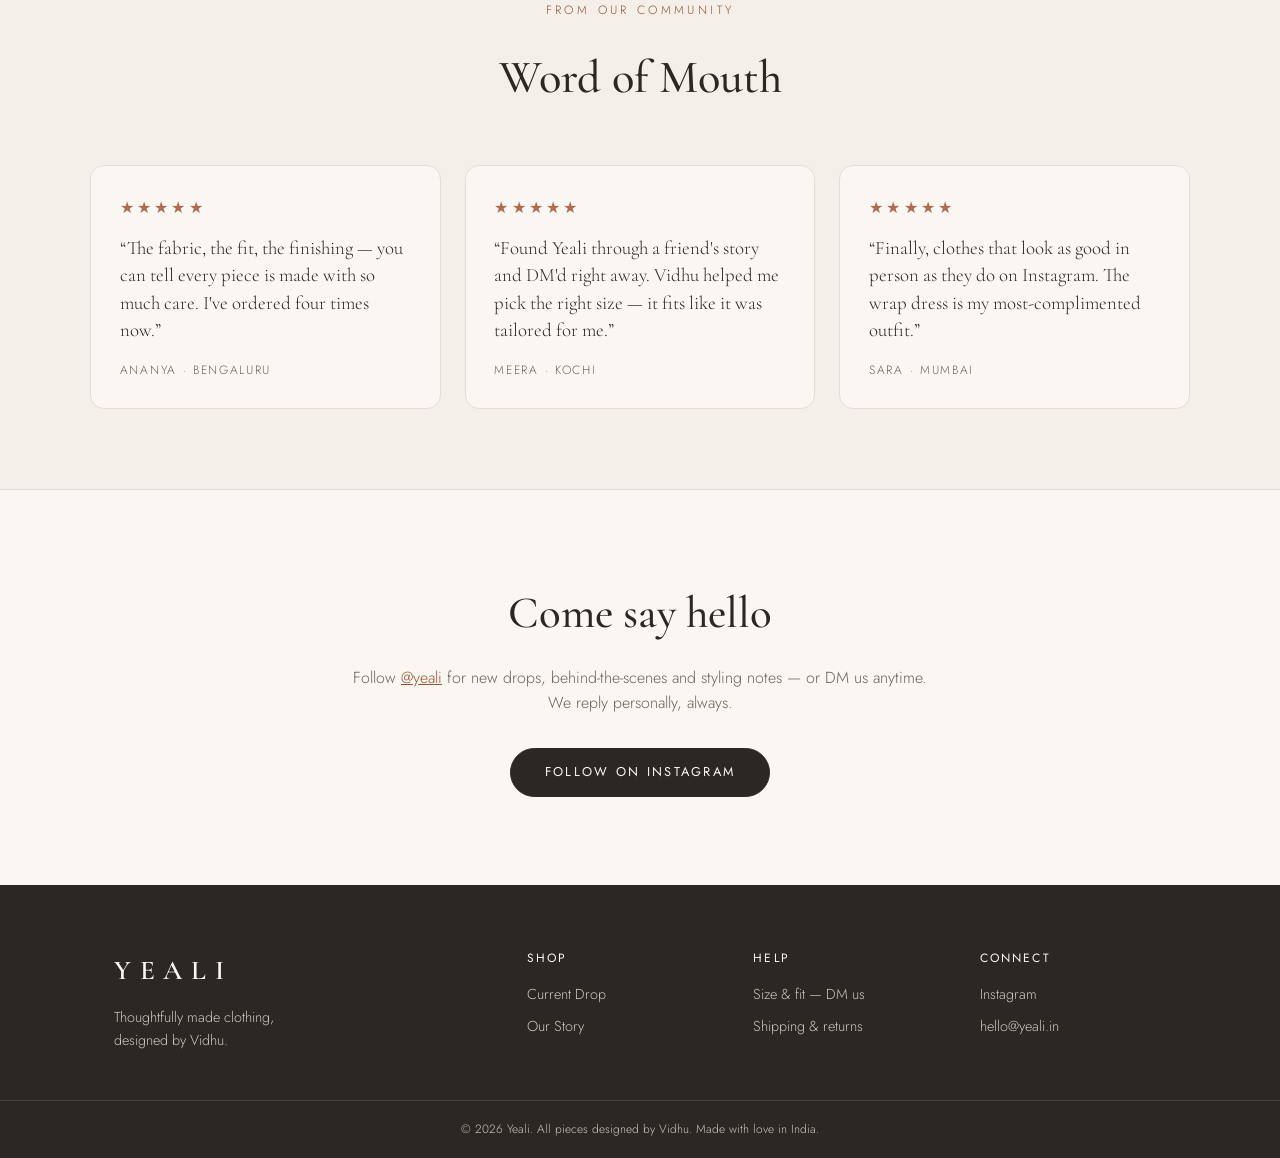
==== commit b4b2d060: "Uncropped 3:4 quick view, floating mobile card, pinch-zoom cropping The quick-view photo area is now" ====
--- a/index.html
+++ b/index.html
@@ -180,7 +180,6 @@
         <button class="carousel__arrow carousel__arrow--next" id="imgNext" aria-label="Next photo" hidden>
           <svg width="14" height="14" viewBox="0 0 24 24" fill="none" stroke="currentColor" stroke-width="2" stroke-linecap="round" stroke-linejoin="round"><path d="m9 5 7 7-7 7"/></svg>
         </button>
-        <div class="modal__scroll-hint" aria-hidden="true">Scroll for details<br />&#8964;</div>
         <div class="carousel__thumbs" id="modalThumbs"></div>
       </div>
       <div class="modal__info">
--- a/css/styles.css
+++ b/css/styles.css
@@ -412,7 +412,7 @@
 /* ============ Modal (quick view) ============ */
 .modal { position: fixed; inset: 0; z-index: 100; display: none; }
 .modal.open { display: block; }
-.modal__backdrop { position: absolute; inset: 0; background: rgba(43, 39, 35, 0.5); backdrop-filter: blur(3px); }
+.modal__backdrop { position: absolute; inset: 0; background: rgba(43, 39, 35, 0.45); -webkit-backdrop-filter: blur(8px); backdrop-filter: blur(8px); }
 .modal__panel {
   position: absolute;
   top: 50%;
@@ -440,7 +440,7 @@
   color: var(--ink-soft);
   z-index: 2;
 }
-.modal__media { background: var(--paper-warm); position: relative; min-height: 460px; cursor: zoom-in; }
+.modal__media { background: var(--paper-warm); position: relative; aspect-ratio: 3 / 4; cursor: zoom-in; }
 .modal__slider {
   position: absolute;
   inset: 0;
@@ -455,27 +455,10 @@
   flex: 0 0 100%;
   width: 100%;
   height: 100%;
-  object-fit: cover;
+  object-fit: contain; /* quick view never crops the photo */
   scroll-snap-align: start;
   scroll-snap-stop: always;
 }
-.modal__scroll-hint {
-  display: none;
-  position: absolute;
-  left: 50%;
-  bottom: 5.6rem;
-  transform: translateX(-50%);
-  z-index: 2;
-  text-align: center;
-  font-size: 0.68rem;
-  letter-spacing: 0.16em;
-  text-transform: uppercase;
-  color: var(--paper);
-  text-shadow: 0 1px 6px rgba(43, 39, 35, 0.6);
-  pointer-events: none;
-  animation: bob 2.2s ease-in-out infinite;
-}
-@keyframes bob { 0%, 100% { transform: translate(-50%, 0); } 50% { transform: translate(-50%, 6px); } }
 .carousel__arrow {
   position: absolute;
   top: 50%;
@@ -724,40 +707,26 @@
   .reviews__grid { grid-template-columns: 1fr; }
   .footer__inner { grid-template-columns: 1fr 1fr; }
 
-  /* full-screen quick view: photo fills the viewport, details reveal on scroll */
+  /* floating quick view: full-width 3:4 photo card over the blurred page */
   .modal__panel {
-    top: 0;
-    left: 0;
-    transform: none;
-    width: 100vw;
-    height: 100vh;
-    height: 100dvh;
-    max-height: none;
-    border-radius: 0;
+    width: 93vw;
+    max-height: 92dvh;
     display: block;
     overflow-y: auto;
-    animation: rise 0.3s ease;
-  }
-  .modal__media {
-    height: 100vh;
-    height: 100dvh;
-    min-height: 0;
   }
   .modal__close {
-    position: fixed;
-    top: 0.8rem;
-    right: 0.8rem;
-    width: 2.5rem;
-    height: 2.5rem;
+    position: absolute;
+    top: 0.7rem;
+    right: 0.7rem;
+    width: 1.9rem;
+    height: 1.9rem;
     border-radius: 50%;
-    background: rgba(250, 247, 242, 0.9);
+    background: rgba(250, 247, 242, 0.6);
     color: var(--ink);
     display: grid;
     place-items: center;
-    box-shadow: 0 4px 14px rgba(43, 39, 35, 0.18);
   }
-  .modal__scroll-hint { display: block; }
-  .modal__info { padding: 1.8rem 1.4rem 2.4rem; }
+  .modal__info { padding: 1.6rem 1.4rem 2.2rem; }
 
   /* smaller, more transparent circle controls on all photo layers */
   .carousel__arrow,
@@ -778,7 +747,6 @@
     box-shadow: none;
   }
 }
-@keyframes rise { from { opacity: 0.4; transform: translateY(28px); } }
 @media (max-width: 720px) {
   .nav__inner { grid-template-columns: auto 1fr auto; gap: 1rem; }
   .nav__burger { display: flex; }
